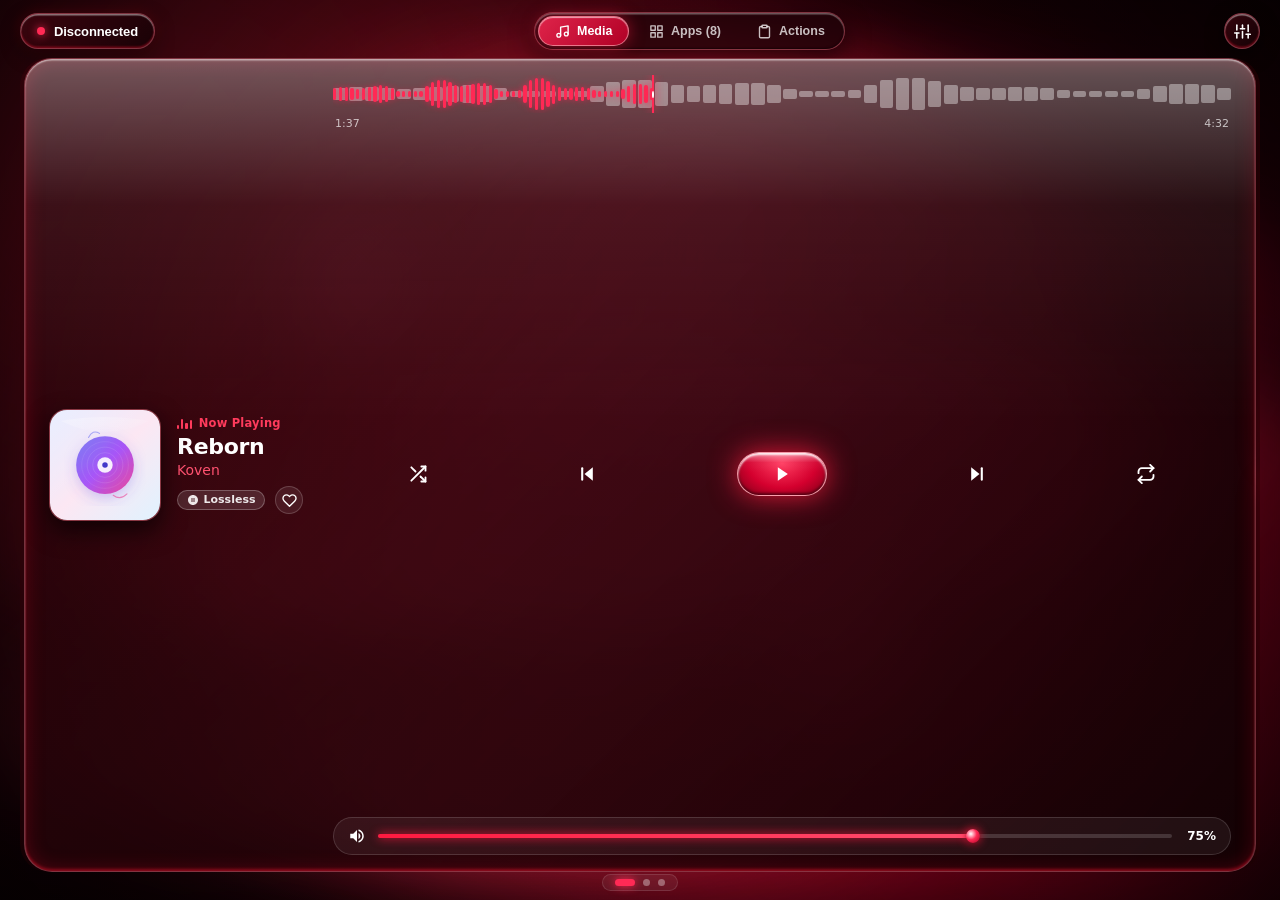
==== shared-web/index.html @ 7a959085 "Eliminate UI lag with GPU-composited fluid background, CSS-clip waveform, and 0ms fast-touch dispatc" ====
<!DOCTYPE html>
<html lang="en">
<head>
  <meta charset="UTF-8">
  <meta name="viewport" content="width=device-width, initial-scale=1.0, maximum-scale=1.0, user-scalable=no, viewport-fit=cover">
  <title>Mousely - Windows Remote Deck</title>
  <meta name="apple-mobile-web-app-capable" content="yes">
  <meta name="apple-mobile-web-app-status-bar-style" content="black-translucent">
  <link rel="icon" type="image/png" href="assets/logo.png">
  <link rel="stylesheet" href="styles.css">
</head>
<body>
  <!-- ================= GPU-ACCELERATED DYNAMIC FLUID BACKGROUND ================= -->
  <div class="fluid-background-root" aria-hidden="true">
    <div class="fluid-ambient-mesh"></div>
    <div class="fluid-ribbon ribbon-1"></div>
    <div class="fluid-ribbon ribbon-2"></div>
    <div class="fluid-ribbon ribbon-3"></div>
    <div class="fluid-orb orb-1"></div>
    <div class="fluid-orb orb-2"></div>
    <div class="fluid-vignette"></div>
  </div>

  <!-- Dynamic Island Notification Toast -->
  <div class="apple-island-toast" id="appleToast">
    <div class="island-icon" id="toastIcon">✨</div>
    <span class="island-text" id="toastText">Connected</span>
  </div>

  <!-- Master App Container -->
  <div class="app-landscape-root">
    
    <!-- Top Liquid Glass Navigation Header -->
    <header class="top-glass-header">
      <!-- Left: Connection Status Pill -->
      <button class="status-glass-pill fast-touch" id="statusPill" data-action="desktop-selector" title="Desktop Connection">
        <span class="status-glow-dot" id="statusDot"></span>
        <span class="status-name" id="statusDeviceName">Select Desktop</span>
      </button>

      <!-- Center: Liquid Glass Segmented Page Switcher -->
      <nav class="nav-segmented-glass" id="navTabs">
        <button class="nav-glass-tab fast-touch active" data-page="0">
          <svg viewBox="0 0 24 24" fill="none" stroke="currentColor" stroke-width="2.2" stroke-linecap="round" stroke-linejoin="round">
            <path d="M9 18V5l12-2v13"></path>
            <circle cx="6" cy="18" r="3"></circle>
            <circle cx="18" cy="16" r="3"></circle>
          </svg>
          <span>Media</span>
        </button>
        <button class="nav-glass-tab fast-touch" data-page="1">
          <svg viewBox="0 0 24 24" fill="none" stroke="currentColor" stroke-width="2.2" stroke-linecap="round" stroke-linejoin="round">
            <rect x="3" y="3" width="7" height="7"></rect>
            <rect x="14" y="3" width="7" height="7"></rect>
            <rect x="14" y="14" width="7" height="7"></rect>
            <rect x="3" y="14" width="7" height="7"></rect>
          </svg>
          <span>Apps (8)</span>
        </button>
        <button class="nav-glass-tab fast-touch" data-page="2">
          <svg viewBox="0 0 24 24" fill="none" stroke="currentColor" stroke-width="2.2" stroke-linecap="round" stroke-linejoin="round">
            <path d="M16 4h2a2 2 0 0 1 2 2v14a2 2 0 0 1-2 2H6a2 2 0 0 1-2-2V6a2 2 0 0 1 2-2h2"></path>
            <rect x="8" y="2" width="8" height="4" rx="1" ry="1"></rect>
          </svg>
          <span>Actions</span>
        </button>
      </nav>

      <!-- Right: Settings / Discovered PCs Button -->
      <button class="header-glass-icon-btn fast-touch" data-action="desktop-selector" title="Scan Devices">
        <svg viewBox="0 0 24 24" fill="none" stroke="currentColor" stroke-width="2.2" stroke-linecap="round" stroke-linejoin="round">
          <line x1="4" y1="21" x2="4" y2="14"></line>
          <line x1="4" y1="10" x2="4" y2="3"></line>
          <line x1="12" y1="21" x2="12" y2="12"></line>
          <line x1="12" y1="8" x2="12" y2="3"></line>
          <line x1="20" y1="21" x2="20" y2="16"></line>
          <line x1="20" y1="12" x2="20" y2="3"></line>
          <line x1="1" y1="14" x2="7" y2="14"></line>
          <line x1="9" y1="8" x2="15" y2="8"></line>
          <line x1="17" y1="16" x2="23" y2="16"></line>
        </svg>
      </button>
    </header>

    <!-- Main Viewport Carousel (3 Pages) -->
    <div class="carousel-viewport" id="carouselViewport">
      <div class="carousel-slider-track" id="carouselTrack">
        
        <!-- =========================================================================
             PAGE 1: MEDIA CONTROL (Center Player + Waveform + Ruby Capsule + Volume)
             ========================================================================= -->
        <section class="carousel-page-pane page-media" id="pageMedia">
          <div class="liquid-media-deck-card">
            <div class="glass-specular-highlight"></div>

            <!-- Left Deck: Artwork + Live Track Info + Quality Badge -->
            <div class="media-deck-left">
              <div class="media-art-frame" id="artworkContainer">
                <img id="albumArtImg" class="media-art-img" src="assets/default-art.svg" alt="Album Art" onerror="this.src='assets/default-art.svg'">
                <div class="art-specular-gloss"></div>
              </div>

              <div class="media-meta-group">
                <div class="now-playing-pill">
                  <span class="live-wave-icon">
                    <span class="wave-stem stem-1"></span>
                    <span class="wave-stem stem-2"></span>
                    <span class="wave-stem stem-3"></span>
                    <span class="wave-stem stem-4"></span>
                  </span>
                  <span>Now Playing</span>
                </div>

                <h1 class="media-track-title" id="trackTitle">Reborn</h1>
                <div class="media-track-artist" id="trackArtist">Koven</div>

                <div class="media-badge-row">
                  <div class="media-quality-badge">
                    <svg width="12" height="12" viewBox="0 0 24 24" fill="currentColor">
                      <path d="M12 2C6.48 2 2 6.48 2 12s4.48 10 10 10 10-4.48 10-10S17.52 2 12 2zm-1 14H9V8h2v8zm4 0h-2V8h2v8z"/>
                    </svg>
                    <span>Lossless</span>
                  </div>

                  <button class="media-favorite-btn fast-touch" id="btnHeart" data-action="favorite" title="Like Track">
                    <svg viewBox="0 0 24 24" fill="none" stroke="currentColor" stroke-width="2.2" stroke-linecap="round" stroke-linejoin="round">
                      <path d="M20.84 4.61a5.5 5.5 0 0 0-7.78 0L12 5.67l-1.06-1.06a5.5 5.5 0 0 0-7.78 7.78l1.06 1.06L12 21.23l7.78-7.78 1.06-1.06a5.5 5.5 0 0 0 0-7.78z"></path>
                    </svg>
                  </button>
                </div>
              </div>
            </div>

            <!-- Right Deck: Scrubber + Big Ruby Capsule Play/Pause + Volume Rail -->
            <div class="media-deck-right">
              
              <!-- Fast Pure CSS Clip Waveform Audio Scrubber -->
              <div class="media-waveform-block">
                <div class="waveform-scrubber-wrap" id="waveformBar">
                  <!-- Base frosted white bars -->
                  <div class="waveform-bars-track" id="waveformBarsBase"></div>
                  <!-- Active illuminated red bars with clip -->
                  <div class="waveform-progress-clip" id="waveformProgressClip">
                    <div class="waveform-bars-track active" id="waveformBarsActive"></div>
                  </div>
                  <!-- Needle indicator -->
                  <div class="waveform-needle" id="waveformNeedle">
                    <div class="needle-bead"></div>
                  </div>
                </div>
                <div class="waveform-time-row">
                  <span class="time-readout" id="timeElapsed">1:37</span>
                  <span class="time-readout" id="timeTotal">4:32</span>
                </div>
              </div>

              <!-- Transport Controls Row -->
              <div class="media-controls-row">
                <button class="btn-transport fast-touch" id="btnShuffle" data-action="shuffle" title="Shuffle">
                  <svg viewBox="0 0 24 24" fill="none" stroke="currentColor" stroke-width="2.2" stroke-linecap="round" stroke-linejoin="round">
                    <polyline points="16 3 21 3 21 8"></polyline>
                    <line x1="4" y1="20" x2="21" y2="3"></line>
                    <polyline points="21 16 21 21 16 21"></polyline>
                    <line x1="15" y1="15" x2="21" y2="21"></line>
                    <line x1="4" y1="4" x2="9" y2="9"></line>
                  </svg>
                </button>

                <button class="btn-transport fast-touch" id="btnPrev" data-action="prev" title="Previous Track">
                  <svg viewBox="0 0 24 24" fill="currentColor">
                    <polygon points="19 20 9 12 19 4 19 20"></polygon>
                    <rect x="5" y="4" width="2.5" height="16" rx="1"></rect>
                  </svg>
                </button>

                <!-- Signature Large Ruby Liquid Glass Play/Pause Capsule -->
                <button class="btn-play-capsule fast-touch" id="btnPlayPause" data-action="play_pause" title="Play / Pause">
                  <div class="capsule-specular"></div>
                  <svg id="playIcon" viewBox="0 0 24 24" fill="currentColor">
                    <polygon points="7 4 19 12 7 20 7 4"></polygon>
                  </svg>
                  <svg id="pauseIcon" viewBox="0 0 24 24" fill="currentColor" style="display: none;">
                    <rect x="6" y="4" width="3.5" height="16" rx="1.5"></rect>
                    <rect x="14.5" y="4" width="3.5" height="16" rx="1.5"></rect>
                  </svg>
                </button>

                <button class="btn-transport fast-touch" id="btnNext" data-action="next" title="Next Track">
                  <svg viewBox="0 0 24 24" fill="currentColor">
                    <polygon points="5 4 15 12 5 20 5 4"></polygon>
                    <rect x="16.5" y="4" width="2.5" height="16" rx="1"></rect>
                  </svg>
                </button>

                <button class="btn-transport fast-touch" id="btnRepeat" data-action="repeat" title="Repeat">
                  <svg viewBox="0 0 24 24" fill="none" stroke="currentColor" stroke-width="2.2" stroke-linecap="round" stroke-linejoin="round">
                    <polyline points="17 1 21 5 17 9"></polyline>
                    <path d="M3 11V9a4 4 0 0 1 4-4h14"></path>
                    <polyline points="7 23 3 19 7 15"></polyline>
                    <path d="M21 13v2a4 4 0 0 1-4 4H3"></path>
                  </svg>
                </button>
              </div>

              <!-- Volume Synchronization Bar with 3D Ruby Metallic Orb -->
              <div class="media-volume-strip">
                <button class="vol-icon-btn fast-touch" id="btnMuteToggle" data-action="mute" title="Mute / Unmute">
                  <svg id="volIcon" viewBox="0 0 24 24" fill="currentColor">
                    <path d="M3 9v6h4l5 5V4L7 9H3zm13.5 3c0-1.77-1.02-3.29-2.5-4.03v8.05c1.48-.73 2.5-2.25 2.5-4.02zM14 3.23v2.06c2.89.86 5 3.54 5 6.71s-2.11 5.85-5 6.71v2.06c4.01-.91 7-4.49 7-8.77s-2.99-7.86-7-8.77z"/>
                  </svg>
                  <svg id="muteIcon" viewBox="0 0 24 24" fill="currentColor" style="display: none;">
                    <path d="M16.5 12c0-1.77-1.02-3.29-2.5-4.03v2.21l2.45 2.45c.03-.2.05-.41.05-.63zm2.5 0c0 .94-.2 1.82-.54 2.64l1.51 1.51C20.63 14.91 21 13.5 21 12c0-4.28-2.99-7.86-7-8.77v2.06c2.89.86 5 3.54 5 6.71zM4.27 3L3 4.27 7.73 9H3v6h4l5 5v-6.73l4.25 4.25c-.67.52-1.42.93-2.25 1.18v2.06c1.38-.31 2.63-.95 3.69-1.81L19.73 21 21 19.73l-9-9L4.27 3zM12 4L9.91 6.09 12 8.18V4z"/>
                  </svg>
                </button>

                <div class="vol-track-container" id="volumeTrack">
                  <div class="vol-track-fill" id="volumeFill">
                    <div class="vol-thumb-ball"></div>
                  </div>
                </div>

                <span class="vol-percentage" id="volumeBadge">75%</span>
              </div>

            </div>
          </div>
        </section>

        <!-- =========================================================================
             PAGE 2: MISSION CONTROL (8 Liquid Glass Blocks to Launch PC Applications)
             ========================================================================= -->
        <section class="carousel-page-pane page-mission" id="pageMission">
          <div class="mission-grid-8">
            
            <!-- Block 1: Browser -->
            <button class="liquid-pill-block fast-touch" data-action="app" data-slot="1" data-name="Browser">
              <div class="pill-left-content">
                <svg class="pill-icon" viewBox="0 0 24 24" fill="none" stroke="currentColor" stroke-width="2.2">
                  <circle cx="12" cy="12" r="10"></circle>
                  <line x1="2" y1="12" x2="22" y2="12"></line>
                  <path d="M12 2a15.3 15.3 0 0 1 4 10 15.3 15.3 0 0 1-4 10 15.3 15.3 0 0 1-4-10 15.3 15.3 0 0 1 4-10z"></path>
                </svg>
                <div class="pill-text-group">
                  <span class="pill-title">Browser</span>
                  <span class="pill-sub">Default Web</span>
                </div>
              </div>
              <span class="pill-badge">1</span>
            </button>

            <!-- Block 2: Spotify -->
            <button class="liquid-pill-block fast-touch" data-action="app" data-slot="2" data-name="Spotify">
              <div class="pill-left-content">
                <svg class="pill-icon" viewBox="0 0 24 24" fill="none" stroke="currentColor" stroke-width="2.2">
                  <circle cx="12" cy="12" r="10"></circle>
                  <path d="M8 11.5c3.5-1 7.5-.5 10.5 1"></path>
                  <path d="M7 14.5c3-.8 6.5-.4 9.5.8"></path>
                  <path d="M9 8.5c4-1.2 9-.8 12.5 1"></path>
                </svg>
                <div class="pill-text-group">
                  <span class="pill-title">Spotify</span>
                  <span class="pill-sub">Music Stream</span>
                </div>
              </div>
              <span class="pill-badge">2</span>
            </button>

            <!-- Block 3: File Explorer -->
            <button class="liquid-pill-block fast-touch" data-action="app" data-slot="3" data-name="Explorer">
              <div class="pill-left-content">
                <svg class="pill-icon" viewBox="0 0 24 24" fill="none" stroke="currentColor" stroke-width="2.2">
                  <path d="M22 19a2 2 0 0 1-2 2H4a2 2 0 0 1-2-2V5a2 2 0 0 1 2-2h5l2 3h9a2 2 0 0 1 2 2z"></path>
                </svg>
                <div class="pill-text-group">
                  <span class="pill-title">Explorer</span>
                  <span class="pill-sub">Files & Folders</span>
                </div>
              </div>
              <span class="pill-badge">3</span>
            </button>

            <!-- Block 4: Task Manager -->
            <button class="liquid-pill-block fast-touch" data-action="app" data-slot="4" data-name="Task Manager">
              <div class="pill-left-content">
                <svg class="pill-icon" viewBox="0 0 24 24" fill="none" stroke="currentColor" stroke-width="2.2">
                  <polyline points="22 12 18 12 15 21 9 3 6 12 2 12"></polyline>
                </svg>
                <div class="pill-text-group">
                  <span class="pill-title">Task Mgr</span>
                  <span class="pill-sub">Performance</span>
                </div>
              </div>
              <span class="pill-badge">4</span>
            </button>

            <!-- Block 5: Terminal -->
            <button class="liquid-pill-block fast-touch" data-action="app" data-slot="5" data-name="Terminal">
              <div class="pill-left-content">
                <svg class="pill-icon" viewBox="0 0 24 24" fill="none" stroke="currentColor" stroke-width="2.2">
                  <polyline points="4 17 10 11 4 5"></polyline>
                  <line x1="12" y1="19" x2="20" y2="19"></line>
                </svg>
                <div class="pill-text-group">
                  <span class="pill-title">Terminal</span>
                  <span class="pill-sub">PowerShell</span>
                </div>
              </div>
              <span class="pill-badge">5</span>
            </button>

            <!-- Block 6: Calculator -->
            <button class="liquid-pill-block fast-touch" data-action="app" data-slot="6" data-name="Calculator">
              <div class="pill-left-content">
                <svg class="pill-icon" viewBox="0 0 24 24" fill="none" stroke="currentColor" stroke-width="2.2">
                  <rect x="4" y="2" width="16" height="20" rx="2"></rect>
                  <line x1="8" y1="6" x2="16" y2="6"></line>
                  <line x1="16" y1="14" x2="16" y2="18"></line>
                  <line x1="8" y1="10" x2="8.01" y2="10"></line>
                  <line x1="12" y1="10" x2="12.01" y2="10"></line>
                  <line x1="16" y1="10" x2="16.01" y2="10"></line>
                  <line x1="8" y1="14" x2="8.01" y2="14"></line>
                  <line x1="12" y1="14" x2="12.01" y2="14"></line>
                </svg>
                <div class="pill-text-group">
                  <span class="pill-title">Calculator</span>
                  <span class="pill-sub">Math Utility</span>
                </div>
              </div>
              <span class="pill-badge">6</span>
            </button>

            <!-- Block 7: Notepad -->
            <button class="liquid-pill-block fast-touch" data-action="app" data-slot="7" data-name="Notepad">
              <div class="pill-left-content">
                <svg class="pill-icon" viewBox="0 0 24 24" fill="none" stroke="currentColor" stroke-width="2.2">
                  <path d="M14 2H6a2 2 0 0 0-2 2v16a2 2 0 0 0 2 2h12a2 2 0 0 0 2-2V8z"></path>
                  <polyline points="14 2 14 8 20 8"></polyline>
                  <line x1="16" y1="13" x2="8" y2="13"></line>
                </svg>
                <div class="pill-text-group">
                  <span class="pill-title">Notepad</span>
                  <span class="pill-sub">Text Editor</span>
                </div>
              </div>
              <span class="pill-badge">7</span>
            </button>

            <!-- Block 8: Windows Settings -->
            <button class="liquid-pill-block fast-touch" data-action="app" data-slot="8" data-name="Settings">
              <div class="pill-left-content">
                <svg class="pill-icon" viewBox="0 0 24 24" fill="none" stroke="currentColor" stroke-width="2.2">
                  <circle cx="12" cy="12" r="3"></circle>
                  <path d="M19.4 15a1.65 1.65 0 0 0 .33 1.82l.06.06a2 2 0 0 1 0 2.83 2 2 0 0 1-2.83 0l-.06-.06a1.65 1.65 0 0 0-1.82-.33 1.65 1.65 0 0 0-1 1.51V21a2 2 0 0 1-2 2 2 2 0 0 1-2-2v-.09A1.65 1.65 0 0 0 9 19.4a1.65 1.65 0 0 0-1.82.33l-.06.06a2 2 0 0 1-2.83 0 2 2 0 0 1 0-2.83l.06-.06a1.65 1.65 0 0 0 .33-1.82 1.65 1.65 0 0 0-1.51-1H3a2 2 0 0 1-2-2 2 2 0 0 1 2-2h.09A1.65 1.65 0 0 0 4.6 9a1.65 1.65 0 0 0-.33-1.82l-.06-.06a2 2 0 0 1 0-2.83 2 2 0 0 1 2.83 0l.06.06a1.65 1.65 0 0 0 1.82.33H9a1.65 1.65 0 0 0 1-1.51V3a2 2 0 0 1 2-2 2 2 0 0 1 2 2v.09a1.65 1.65 0 0 0 1 1.51 1.65 1.65 0 0 0 1.82-.33l.06-.06a2 2 0 0 1 2.83 0 2 2 0 0 1 0 2.83l-.06.06a1.65 1.65 0 0 0-.33 1.82V9a1.65 1.65 0 0 0 1.51 1H21a2 2 0 0 1 2 2 2 2 0 0 1-2 2h-.09a1.65 1.65 0 0 0-1.51 1z"></path>
                </svg>
                <div class="pill-text-group">
                  <span class="pill-title">Settings</span>
                  <span class="pill-sub">PC Config</span>
                </div>
              </div>
              <span class="pill-badge">8</span>
            </button>

          </div>
        </section>

        <!-- =========================================================================
             PAGE 3: QUICK ACTIONS (4 Liquid Glass Blocks: Ctrl+C, Ctrl+V, Win+V, Screenshot)
             ========================================================================= -->
        <section class="carousel-page-pane page-actions" id="pageActions">
          <div class="actions-grid-4">
            
            <!-- Action 1: Ctrl + C (Copy) -->
            <button class="liquid-action-card fast-touch" data-action="clip" data-clip="copy">
              <div class="card-icon-halo">
                <svg viewBox="0 0 24 24" fill="none" stroke="currentColor" stroke-width="2.2" stroke-linecap="round" stroke-linejoin="round">
                  <rect x="9" y="9" width="13" height="13" rx="2" ry="2"></rect>
                  <path d="M5 15H4a2 2 0 0 1-2-2V4a2 2 0 0 1 2-2h9a2 2 0 0 1 2 2v1"></path>
                </svg>
              </div>
              <div class="card-text-block">
                <span class="card-main-title">Copy</span>
                <span class="card-shortcut-tag">Ctrl + C</span>
              </div>
              <div class="card-badge-disc">1</div>
            </button>

            <!-- Action 2: Ctrl + V (Paste) -->
            <button class="liquid-action-card fast-touch" data-action="clip" data-clip="paste">
              <div class="card-icon-halo">
                <svg viewBox="0 0 24 24" fill="none" stroke="currentColor" stroke-width="2.2" stroke-linecap="round" stroke-linejoin="round">
                  <path d="M16 4h2a2 2 0 0 1 2 2v14a2 2 0 0 1-2 2H6a2 2 0 0 1-2-2V6a2 2 0 0 1 2-2h2"></path>
                  <rect x="8" y="2" width="8" height="4" rx="1" ry="1"></rect>
                </svg>
              </div>
              <div class="card-text-block">
                <span class="card-main-title">Paste</span>
                <span class="card-shortcut-tag">Ctrl + V</span>
              </div>
              <div class="card-badge-disc">2</div>
            </button>

            <!-- Action 3: Win + V (Clipboard History) -->
            <button class="liquid-action-card fast-touch" data-action="clip" data-clip="history">
              <div class="card-icon-halo">
                <svg viewBox="0 0 24 24" fill="currentColor">
                  <path d="M0 3.449L9.75 2.1v9.451H0m10.949-9.602L24 0v11.551H10.949M0 12.6h9.75V22.05L0 20.7m10.949-8.1H24V24l-13.051-1.802"/>
                </svg>
              </div>
              <div class="card-text-block">
                <span class="card-main-title">Clipboard History</span>
                <span class="card-shortcut-tag">Win + V</span>
              </div>
              <div class="card-badge-disc">3</div>
            </button>

            <!-- Action 4: Win + Shift + S (Screenshot) -->
            <button class="liquid-action-card fast-touch" data-action="clip" data-clip="screenshot">
              <div class="card-icon-halo">
                <svg viewBox="0 0 24 24" fill="none" stroke="currentColor" stroke-width="2.2" stroke-linecap="round" stroke-linejoin="round">
                  <path d="M23 19a2 2 0 0 1-2 2H3a2 2 0 0 1-2-2V8a2 2 0 0 1 2-2h4l2-3h6l2 3h4a2 2 0 0 1 2 2z"></path>
                  <circle cx="12" cy="13" r="4"></circle>
                </svg>
              </div>
              <div class="card-text-block">
                <span class="card-main-title">Screenshot</span>
                <span class="card-shortcut-tag">Win + Shift + S</span>
              </div>
              <div class="card-badge-disc">4</div>
            </button>

          </div>
        </section>

      </div>
    </div>

    <!-- Minimal Liquid Glass Pagination Dots -->
    <footer class="bottom-page-indicator">
      <div class="carousel-dots-pill" id="carouselDots">
        <span class="carousel-dot active" data-page="0"></span>
        <span class="carousel-dot" data-page="1"></span>
        <span class="carousel-dot" data-page="2"></span>
      </div>
    </footer>

  </div>

  <!-- ================= DESKTOP SELECTOR OVERLAY ================= -->
  <div class="deck-modal-backdrop" id="desktopLaunchOverlay" onclick="closeModalsOnBackdrop(event)">
    <div class="desktop-launch-card">
      <div class="launch-header">
        <div class="launch-title-wrap">
          <span class="launch-title">🖥️ Select Windows Host</span>
          <div class="radar-spinner"></div>
        </div>
        <button class="modal-close-btn fast-touch" data-action="close-modals">✕</button>
      </div>

      <div class="desktop-devices-list" id="desktopDevicesList">
        <div class="desktop-item-card" style="justify-content: center; color: rgba(255,255,255,0.6); cursor: default;">
          <span>Searching local network...</span>
        </div>
      </div>

      <div class="launch-manual-row">
        <input type="text" class="launch-manual-input" id="manualIpInput" placeholder="Enter IP:58920 (e.g. 192.168.1.100:58920)">
        <button class="btn-manual-connect fast-touch" data-action="manual-connect">Connect</button>
      </div>
    </div>
  </div>

  <script src="app.js"></script>
</body>
</html>
---- shared-web/styles.css ----
/* =========================================================================
   Mousely - Ultra-Performance Apple Liquid Glass Theme (VisionOS & iOS 15+ Edition)
   GPU-Composited Continuous Fluid Ribbon Loop & 0ms Instant Touch Response
   ========================================================================= */

:root {
  --font-sans: -apple-system, BlinkMacSystemFont, "SF Pro Display", "SF Pro Text", system-ui, -apple-system, sans-serif;

  /* Rich Optical Liquid Ruby Glass Palette */
  --liquid-glass-bg: linear-gradient(135deg, rgba(68, 6, 17, 0.75) 0%, rgba(22, 2, 6, 0.88) 100%);
  --liquid-glass-card-bg: linear-gradient(135deg, rgba(52, 5, 13, 0.78) 0%, rgba(18, 2, 5, 0.92) 100%);
  --liquid-glass-border: rgba(255, 120, 140, 0.42);
  --liquid-ruby-glow: rgba(255, 26, 64, 0.35);

  --text-primary: #ffffff;
  --text-secondary: rgba(255, 255, 255, 0.85);
  --text-red-sub: rgba(255, 190, 200, 0.85);

  --apple-red: #ff2a55;
  --apple-red-neon: #ff1a40;
}

* {
  box-sizing: border-box;
  margin: 0;
  padding: 0;
  -webkit-tap-highlight-color: transparent;
  user-select: none;
  -webkit-user-select: none;
  touch-action: manipulation;
}

html, body {
  width: 100%;
  height: 100%;
  overflow: hidden;
  font-family: var(--font-sans);
  background: #080103;
  color: var(--text-primary);
  -webkit-font-smoothing: antialiased;
}

/* ================= GPU-COMPOSITED CONTINUOUS FLUID BACKGROUND ================= */
.fluid-background-root {
  position: fixed;
  inset: 0;
  width: 100vw;
  height: 100vh;
  overflow: hidden;
  pointer-events: none;
  z-index: 0;
  background: radial-gradient(circle at 50% 50%, #200207 0%, #0d0104 60%, #050002 100%);
  contain: strict;
}

.fluid-ambient-mesh {
  position: absolute;
  inset: -15%;
  width: 130%;
  height: 130%;
  background: 
    radial-gradient(circle at 20% 25%, rgba(255, 30, 60, 0.38) 0%, transparent 50%),
    radial-gradient(circle at 80% 75%, rgba(220, 0, 40, 0.35) 0%, transparent 55%),
    radial-gradient(circle at 50% 50%, rgba(180, 0, 25, 0.25) 0%, transparent 60%);
  filter: blur(40px);
  -webkit-filter: blur(40px);
  will-change: transform;
  transform: translate3d(0, 0, 0);
  animation: meshDrift 20s ease-in-out infinite alternate;
}

@keyframes meshDrift {
  0% { transform: scale(1) translate3d(-2%, -2%, 0); }
  100% { transform: scale(1.08) translate3d(2%, 3%, 0); }
}

.fluid-ribbon {
  position: absolute;
  filter: blur(35px);
  -webkit-filter: blur(35px);
  opacity: 0.85;
  mix-blend-mode: screen;
  will-change: transform;
  transform: translate3d(0, 0, 0);
}

.ribbon-1 {
  width: 120vw;
  height: 55vh;
  top: 15%;
  left: -10vw;
  background: linear-gradient(115deg, transparent 15%, rgba(255, 30, 60, 0.7) 45%, rgba(220, 10, 45, 0.5) 70%, transparent 90%);
  border-radius: 40% 60% 70% 30% / 40% 50% 60% 50%;
  animation: ribbonFlow1 18s ease-in-out infinite alternate;
}

.ribbon-2 {
  width: 130vw;
  height: 60vh;
  top: 40%;
  left: -15vw;
  background: linear-gradient(135deg, transparent 20%, rgba(255, 50, 80, 0.6) 50%, rgba(180, 0, 30, 0.4) 75%, transparent 95%);
  border-radius: 60% 40% 30% 70% / 50% 40% 50% 60%;
  animation: ribbonFlow2 22s ease-in-out infinite alternate;
}

.ribbon-3 {
  width: 110vw;
  height: 45vh;
  top: 5%;
  left: -5vw;
  background: linear-gradient(95deg, transparent 25%, rgba(255, 20, 50, 0.65) 55%, transparent 85%);
  border-radius: 50% 50% 60% 40% / 40% 60% 40% 60%;
  animation: ribbonFlow3 26s ease-in-out infinite alternate;
}

@keyframes ribbonFlow1 {
  0% { transform: translate3d(-3%, -4%, 0) rotate(-4deg) scale(1); }
  50% { transform: translate3d(4%, 3%, 0) rotate(2deg) scale(1.05); }
  100% { transform: translate3d(-2%, 5%, 0) rotate(5deg) scale(0.98); }
}

@keyframes ribbonFlow2 {
  0% { transform: translate3d(4%, 3%, 0) rotate(3deg) scale(1.04); }
  50% { transform: translate3d(-4%, -2%, 0) rotate(-2deg) scale(0.96); }
  100% { transform: translate3d(2%, -4%, 0) rotate(-5deg) scale(1.02); }
}

@keyframes ribbonFlow3 {
  0% { transform: translate3d(-2%, 2%, 0) rotate(-2deg) scale(0.98); }
  50% { transform: translate3d(3%, -3%, 0) rotate(3deg) scale(1.04); }
  100% { transform: translate3d(-3%, -2%, 0) rotate(1deg) scale(1.01); }
}

.fluid-orb {
  position: absolute;
  border-radius: 50%;
  filter: blur(28px);
  -webkit-filter: blur(28px);
  mix-blend-mode: screen;
  will-change: transform;
}

.orb-1 {
  width: 200px;
  height: 200px;
  top: 20%;
  left: 20%;
  background: radial-gradient(circle, rgba(255, 42, 85, 0.45) 0%, transparent 70%);
  animation: orbDrift1 14s ease-in-out infinite alternate;
}

.orb-2 {
  width: 240px;
  height: 240px;
  bottom: 15%;
  right: 25%;
  background: radial-gradient(circle, rgba(255, 20, 50, 0.4) 0%, transparent 70%);
  animation: orbDrift2 16s ease-in-out infinite alternate;
}

@keyframes orbDrift1 {
  0% { transform: translate3d(-20px, 0, 0); }
  100% { transform: translate3d(30px, 25px, 0); }
}

@keyframes orbDrift2 {
  0% { transform: translate3d(25px, -15px, 0); }
  100% { transform: translate3d(-20px, 20px, 0); }
}

.fluid-vignette {
  position: absolute;
  inset: 0;
  background: radial-gradient(circle at 50% 50%, transparent 55%, rgba(5, 0, 2, 0.75) 100%);
}

/* ================= 0ms FAST-TOUCH INTERACTION SYSTEM ================= */
.fast-touch {
  cursor: pointer;
  outline: none;
  -webkit-tap-highlight-color: transparent;
  touch-action: manipulation;
  transition: transform 0.08s ease, filter 0.08s ease;
  will-change: transform;
}

.fast-touch:active,
.fast-touch.touch-active {
  transform: scale(0.95) translateZ(0) !important;
  filter: brightness(1.28) !important;
}

/* ================= APPLE DYNAMIC ISLAND NOTIFICATION TOAST ================= */
.apple-island-toast {
  position: fixed;
  top: env(safe-area-inset-top, 10px);
  left: 50%;
  transform: translateX(-50%) translateY(-70px) scale(0.9);
  height: 38px;
  padding: 0 18px;
  border-radius: 19px;
  background: rgba(18, 2, 5, 0.92);
  border: 1px solid rgba(255, 100, 120, 0.4);
  box-shadow: 
    0 10px 30px rgba(0, 0, 0, 0.8),
    0 0 20px rgba(255, 26, 64, 0.3),
    inset 0 1px 1px rgba(255, 255, 255, 0.4);
  backdrop-filter: blur(12px);
  -webkit-backdrop-filter: blur(12px);
  display: flex;
  align-items: center;
  gap: 10px;
  z-index: 1000;
  opacity: 0;
  pointer-events: none;
  transition: transform 0.35s cubic-bezier(0.175, 0.885, 0.32, 1.275), opacity 0.25s ease;
}

.apple-island-toast.show {
  transform: translateX(-50%) translateY(0) scale(1);
  opacity: 1;
}

.island-icon { font-size: 15px; }
.island-text { font-size: 13px; font-weight: 600; color: #ffffff; letter-spacing: -0.1px; }

/* ================= MASTER LANDSCAPE ROOT ================= */
.app-landscape-root {
  position: relative;
  z-index: 1;
  width: 100vw;
  height: 100vh;
  padding: 10px 20px 8px 20px;
  padding-left: max(20px, env(safe-area-inset-left));
  padding-right: max(20px, env(safe-area-inset-right));
  padding-top: max(10px, env(safe-area-inset-top));
  padding-bottom: max(8px, env(safe-area-inset-bottom));
  display: flex;
  flex-direction: column;
  justify-content: space-between;
  box-sizing: border-box;
}

/* ================= TOP LIQUID GLASS NAVIGATION HEADER ================= */
.top-glass-header {
  height: 42px;
  display: flex;
  align-items: center;
  justify-content: space-between;
  gap: 16px;
  margin-bottom: 6px;
  flex-shrink: 0;
}

.status-glass-pill {
  height: 36px;
  padding: 0 16px;
  border-radius: 18px;
  background: var(--liquid-glass-bg);
  border: 1.5px solid var(--liquid-glass-border);
  box-shadow:
    inset 0 1.5px 1px 0 rgba(255, 255, 255, 0.45),
    inset 0 -1.5px 2px 0 rgba(255, 20, 50, 0.35),
    0 6px 18px rgba(0, 0, 0, 0.5),
    0 0 14px rgba(230, 0, 40, 0.2);
  display: flex;
  align-items: center;
  gap: 9px;
  color: #ffffff;
}

.status-glow-dot {
  width: 8px;
  height: 8px;
  border-radius: 50%;
  background: #ff2a55;
  box-shadow: 0 0 10px #ff2a55;
}

.status-glow-dot.connected {
  background: #34d399;
  box-shadow: 0 0 10px #34d399;
}

.status-name {
  font-size: 13px;
  font-weight: 600;
  letter-spacing: -0.1px;
}

.nav-segmented-glass {
  height: 38px;
  padding: 3px;
  border-radius: 19px;
  background: rgba(30, 3, 8, 0.75);
  border: 1.5px solid var(--liquid-glass-border);
  box-shadow:
    inset 0 1.5px 1px 0 rgba(255, 255, 255, 0.35),
    inset 0 -1px 2px 0 rgba(0, 0, 0, 0.5),
    0 8px 24px rgba(0, 0, 0, 0.6);
  display: flex;
  align-items: center;
  gap: 4px;
}

.nav-glass-tab {
  height: 30px;
  padding: 0 16px;
  border-radius: 15px;
  background: transparent;
  border: none;
  color: rgba(255, 255, 255, 0.75);
  display: flex;
  align-items: center;
  gap: 7px;
  font-size: 12.5px;
  font-weight: 600;
  transition: all 0.15s ease;
}

.nav-glass-tab svg { width: 15px; height: 15px; }

.nav-glass-tab.active {
  background: linear-gradient(135deg, rgba(255, 42, 85, 0.85) 0%, rgba(184, 0, 40, 0.95) 100%);
  color: #ffffff;
  border: 1px solid rgba(255, 180, 190, 0.6);
  box-shadow: 0 0 16px rgba(255, 26, 64, 0.5), inset 0 1px 1px rgba(255, 255, 255, 0.6);
}

.header-glass-icon-btn {
  width: 36px;
  height: 36px;
  border-radius: 18px;
  background: var(--liquid-glass-bg);
  border: 1.5px solid var(--liquid-glass-border);
  box-shadow:
    inset 0 1.5px 1px 0 rgba(255, 255, 255, 0.45),
    inset 0 -1.5px 2px 0 rgba(255, 20, 50, 0.35),
    0 6px 18px rgba(0, 0, 0, 0.5);
  display: flex;
  align-items: center;
  justify-content: center;
  color: #ffffff;
}

.header-glass-icon-btn svg { width: 17px; height: 17px; }

/* ================= MAIN CAROUSEL VIEWPORT (3 PAGES) ================= */
.carousel-viewport {
  flex: 1;
  width: 100%;
  overflow: hidden;
  position: relative;
  border-radius: 28px;
}

.carousel-slider-track {
  display: flex;
  width: 300%;
  height: 100%;
  transform: translate3d(0, 0, 0);
  transition: transform 0.32s cubic-bezier(0.16, 1, 0.3, 1);
  will-change: transform;
}

.carousel-page-pane {
  width: 33.333333%;
  height: 100%;
  padding: 0 4px;
  display: flex;
  align-items: stretch;
  justify-content: center;
  box-sizing: border-box;
}

/* ================= PAGE 1: LIQUID MEDIA DECK CARD ================= */
.liquid-media-deck-card {
  width: 100%;
  height: 100%;
  border-radius: 28px;
  padding: 16px 24px;
  background: var(--liquid-glass-card-bg);
  border: 1.5px solid var(--liquid-glass-border);
  box-shadow:
    inset 0 1.5px 1.5px 0 rgba(255, 255, 255, 0.55),
    inset 0 -2px 3px 0 rgba(255, 20, 50, 0.4),
    inset 0 0 20px 0 rgba(255, 10, 40, 0.25),
    0 16px 40px rgba(0, 0, 0, 0.75),
    0 0 30px rgba(230, 0, 40, 0.3);
  display: grid;
  grid-template-columns: 260px 1fr;
  gap: 24px;
  align-items: center;
  position: relative;
  overflow: hidden;
  box-sizing: border-box;
}

.glass-specular-highlight {
  position: absolute;
  top: 0;
  left: 0;
  right: 0;
  height: 45%;
  background: linear-gradient(180deg, rgba(255, 255, 255, 0.32) 0%, rgba(255, 255, 255, 0.05) 40%, transparent 100%);
  border-radius: 26px 26px 0 0;
  pointer-events: none;
}

/* Left Media Deck: Art + Info */
.media-deck-left {
  display: flex;
  align-items: center;
  gap: 16px;
  z-index: 1;
}

.media-art-frame {
  width: 112px;
  height: 112px;
  border-radius: 18px;
  border: 1.5px solid rgba(255, 110, 130, 0.5);
  box-shadow: 0 10px 24px rgba(0, 0, 0, 0.65), inset 0 0 14px rgba(255, 20, 50, 0.35);
  position: relative;
  overflow: hidden;
  flex-shrink: 0;
  background: #140206;
}

.media-art-img {
  width: 100%;
  height: 100%;
  object-fit: cover;
  display: block;
}

.art-specular-gloss {
  position: absolute;
  inset: 0;
  background: linear-gradient(135deg, rgba(255, 255, 255, 0.32) 0%, transparent 50%);
  pointer-events: none;
}

.media-meta-group {
  display: flex;
  flex-direction: column;
  gap: 2px;
  flex: 1;
  min-width: 0;
}

.now-playing-pill {
  display: inline-flex;
  align-items: center;
  gap: 7px;
  color: #ff3b5c;
  font-size: 11.5px;
  font-weight: 600;
  letter-spacing: 0.2px;
}

.live-wave-icon {
  display: flex;
  align-items: flex-end;
  gap: 2px;
  height: 11px;
}

.wave-stem {
  width: 2.2px;
  background: #ff3b5c;
  border-radius: 1px;
  animation: liveWavePulse 1.2s ease-in-out infinite alternate;
}

.stem-1 { height: 4px; animation-delay: 0.1s; }
.stem-2 { height: 10px; animation-delay: 0.3s; }
.stem-3 { height: 6px; animation-delay: 0.2s; }
.stem-4 { height: 9px; animation-delay: 0.4s; }

@keyframes liveWavePulse {
  0% { transform: scaleY(0.4); }
  100% { transform: scaleY(1.1); }
}

.media-track-title {
  font-size: 22px;
  font-weight: 700;
  color: #ffffff;
  letter-spacing: -0.3px;
  line-height: 1.15;
  white-space: nowrap;
  overflow: hidden;
  text-overflow: ellipsis;
  margin-top: 2px;
}

.media-track-artist {
  font-size: 14px;
  font-weight: 500;
  color: #ff5270;
  white-space: nowrap;
  overflow: hidden;
  text-overflow: ellipsis;
}

.media-badge-row {
  display: flex;
  align-items: center;
  gap: 10px;
  margin-top: 6px;
}

.media-quality-badge {
  display: inline-flex;
  align-items: center;
  gap: 5px;
  font-size: 11px;
  font-weight: 600;
  color: rgba(255, 255, 255, 0.9);
  background: rgba(255, 255, 255, 0.12);
  border: 1px solid rgba(255, 255, 255, 0.25);
  border-radius: 12px;
  padding: 2.5px 8.5px;
}

.media-favorite-btn {
  width: 28px;
  height: 28px;
  border-radius: 50%;
  background: rgba(255, 255, 255, 0.08);
  border: 1px solid rgba(255, 255, 255, 0.18);
  display: flex;
  align-items: center;
  justify-content: center;
  color: #ffffff;
}

.media-favorite-btn svg { width: 15px; height: 15px; }
.media-favorite-btn.active-red {
  color: #ff2a55;
  filter: drop-shadow(0 0 8px #ff2a55);
}
.media-favorite-btn.active-red svg { fill: #ff2a55; }

/* Right Media Deck: Waveform + Controls + Volume */
.media-deck-right {
  display: flex;
  flex-direction: column;
  justify-content: space-between;
  height: 100%;
  gap: 8px;
  z-index: 1;
}

/* Fast Pure CSS Waveform Scrubber */
.media-waveform-block {
  display: flex;
  flex-direction: column;
  gap: 4px;
}

.waveform-scrubber-wrap {
  width: 100%;
  height: 38px;
  position: relative;
  cursor: pointer;
  touch-action: none;
  overflow: hidden;
}

.waveform-bars-track {
  width: 100%;
  height: 100%;
  display: flex;
  align-items: center;
  justify-content: space-between;
  gap: 2.5px;
}

.waveform-bar-element {
  flex: 1;
  background: rgba(255, 255, 255, 0.38);
  border-radius: 2px;
  min-width: 2px;
}

.waveform-progress-clip {
  position: absolute;
  top: 0;
  left: 0;
  bottom: 0;
  width: 36%;
  overflow: hidden;
  pointer-events: none;
  will-change: width;
}

.waveform-bars-track.active .waveform-bar-element {
  background: #ff2a55;
  box-shadow: 0 0 6px rgba(255, 42, 85, 0.7);
}

.waveform-needle {
  position: absolute;
  top: 0;
  bottom: 0;
  left: 36%;
  width: 2px;
  background: #ff2a55;
  box-shadow: 0 0 8px #ff2a55;
  pointer-events: none;
  transform: translateX(-50%);
  display: flex;
  align-items: center;
  justify-content: center;
  will-change: left;
}

.needle-bead {
  width: 7px;
  height: 7px;
  border-radius: 50%;
  background: #ffffff;
  box-shadow: 0 0 8px #ff2a55;
}

.waveform-time-row {
  display: flex;
  justify-content: space-between;
  font-size: 11px;
  font-weight: 500;
  color: rgba(255, 255, 255, 0.7);
  font-variant-numeric: tabular-nums;
  padding: 0 2px;
}

/* Transport Controls Row */
.media-controls-row {
  display: flex;
  align-items: center;
  justify-content: space-around;
  width: 100%;
}

.btn-transport {
  width: 40px;
  height: 40px;
  border-radius: 50%;
  background: transparent;
  border: none;
  color: #ffffff;
  display: flex;
  align-items: center;
  justify-content: center;
}

.btn-transport svg { width: 20px; height: 20px; }
.btn-transport.active-mode { color: #ff3b5c; filter: drop-shadow(0 0 6px #ff3b5c); }

/* Signature Large Ruby Liquid Glass Play/Pause Capsule */
.btn-play-capsule {
  width: 90px;
  height: 44px;
  border-radius: 22px;
  background: radial-gradient(ellipse at 50% 25%, #ff3b60 0%, #d4002e 55%, #7a0017 100%);
  border: 1.5px solid rgba(255, 180, 190, 0.85);
  box-shadow:
    0 0 28px rgba(255, 26, 64, 0.85),
    inset 0 2px 2px rgba(255, 255, 255, 0.85),
    inset 0 -2px 3px rgba(0, 0, 0, 0.5);
  display: flex;
  align-items: center;
  justify-content: center;
  color: #ffffff;
  position: relative;
  overflow: hidden;
}

.capsule-specular {
  position: absolute;
  top: 0;
  left: 0;
  right: 0;
  height: 45%;
  background: linear-gradient(180deg, rgba(255, 255, 255, 0.5) 0%, rgba(255, 255, 255, 0.05) 50%, transparent 100%);
  border-radius: 20px 20px 0 0;
  pointer-events: none;
}

.btn-play-capsule svg { width: 20px; height: 20px; z-index: 1; }

/* Volume Rail */
.media-volume-strip {
  height: 38px;
  border-radius: 19px;
  padding: 0 14px;
  background: rgba(255, 255, 255, 0.06);
  border: 1px solid rgba(255, 255, 255, 0.14);
  display: flex;
  align-items: center;
  gap: 12px;
}

.vol-icon-btn {
  background: transparent;
  border: none;
  color: #ffffff;
  display: flex;
  align-items: center;
  justify-content: center;
  flex-shrink: 0;
}

.vol-icon-btn svg { width: 18px; height: 18px; }

.vol-track-container {
  flex: 1;
  height: 20px;
  display: flex;
  align-items: center;
  cursor: pointer;
  touch-action: none;
  position: relative;
}

.vol-track-container::before {
  content: "";
  position: absolute;
  left: 0;
  right: 0;
  height: 4.5px;
  border-radius: 2.5px;
  background: rgba(255, 255, 255, 0.15);
  pointer-events: none;
}

.vol-track-fill {
  width: 75%;
  height: 4.5px;
  border-radius: 2.5px;
  background: linear-gradient(90deg, #ff1a40 0%, #ff4d6d 100%);
  box-shadow: 0 0 10px #ff1a40;
  position: relative;
  display: flex;
  align-items: center;
  justify-content: flex-end;
  will-change: width;
}

.vol-thumb-ball {
  width: 14px;
  height: 14px;
  border-radius: 50%;
  background: radial-gradient(circle at 35% 35%, #ffffff 0%, #ff2a55 45%, #a00020 100%);
  box-shadow: 0 0 10px #ff1a40, 0 2px 4px rgba(0, 0, 0, 0.5);
  transform: translateX(50%);
}

.vol-percentage {
  font-size: 12px;
  font-weight: 600;
  color: #ffffff;
  font-variant-numeric: tabular-nums;
  min-width: 32px;
  text-align: right;
  flex-shrink: 0;
}

/* ================= PAGE 2: MISSION CONTROL (8 LIQUID BLOCKS) ================= */
.mission-grid-8 {
  width: 100%;
  height: 100%;
  display: grid;
  grid-template-columns: repeat(4, 1fr);
  grid-template-rows: repeat(2, 1fr);
  gap: 14px;
}

.liquid-pill-block {
  border-radius: 20px;
  padding: 0 18px;
  display: flex;
  align-items: center;
  justify-content: space-between;
  background: var(--liquid-glass-bg);
  border: 1.5px solid var(--liquid-glass-border);
  box-shadow:
    inset 0 1.5px 1px 0 rgba(255, 255, 255, 0.45),
    inset 0 -1.5px 2px 0 rgba(255, 20, 50, 0.35),
    inset 0 0 14px 0 rgba(255, 10, 40, 0.2),
    0 8px 24px rgba(0, 0, 0, 0.6),
    0 0 16px rgba(230, 0, 40, 0.22);
  position: relative;
  overflow: hidden;
}

.liquid-pill-block::before {
  content: "";
  position: absolute;
  top: 0;
  left: 0;
  right: 0;
  height: 50%;
  background: linear-gradient(180deg, rgba(255, 255, 255, 0.35) 0%, rgba(255, 255, 255, 0.05) 45%, transparent 100%);
  border-radius: 18px 18px 0 0;
  pointer-events: none;
}

.pill-left-content {
  display: flex;
  align-items: center;
  gap: 12px;
  z-index: 1;
}

.pill-icon {
  width: 22px;
  height: 22px;
  stroke: #ffffff;
  color: #ffffff;
  flex-shrink: 0;
}

.pill-text-group {
  display: flex;
  flex-direction: column;
  text-align: left;
  line-height: 1.2;
}

.pill-title {
  font-size: 14.5px;
  font-weight: 600;
  color: #ffffff;
  letter-spacing: -0.2px;
}

.pill-sub {
  font-size: 11px;
  font-weight: 500;
  color: var(--text-red-sub);
  margin-top: 2px;
}

.pill-badge {
  width: 26px;
  height: 26px;
  border-radius: 50%;
  border: 1.2px solid rgba(255, 255, 255, 0.28);
  background: rgba(255, 255, 255, 0.08);
  display: flex;
  align-items: center;
  justify-content: center;
  font-size: 13px;
  font-weight: 600;
  color: #ffffff;
  z-index: 1;
  flex-shrink: 0;
}

/* ================= PAGE 3: QUICK ACTIONS (4 LIQUID BLOCKS) ================= */
.actions-grid-4 {
  width: 100%;
  height: 100%;
  display: grid;
  grid-template-columns: repeat(4, 1fr);
  gap: 16px;
  align-items: stretch;
}

.liquid-action-card {
  border-radius: 26px;
  padding: 24px 18px;
  display: flex;
  flex-direction: column;
  align-items: center;
  justify-content: space-between;
  background: var(--liquid-glass-bg);
  border: 1.5px solid var(--liquid-glass-border);
  box-shadow:
    inset 0 1.5px 1px 0 rgba(255, 255, 255, 0.5),
    inset 0 -1.5px 2px 0 rgba(255, 20, 50, 0.35),
    inset 0 0 16px 0 rgba(255, 10, 40, 0.2),
    0 12px 32px rgba(0, 0, 0, 0.65),
    0 0 20px rgba(230, 0, 40, 0.25);
  position: relative;
  overflow: hidden;
}

.liquid-action-card::before {
  content: "";
  position: absolute;
  top: 0;
  left: 0;
  right: 0;
  height: 45%;
  background: linear-gradient(180deg, rgba(255, 255, 255, 0.35) 0%, rgba(255, 255, 255, 0.05) 45%, transparent 100%);
  border-radius: 24px 24px 0 0;
  pointer-events: none;
}

.card-icon-halo {
  width: 52px;
  height: 52px;
  border-radius: 50%;
  background: radial-gradient(circle at 35% 35%, rgba(255, 255, 255, 0.2) 0%, rgba(255, 42, 85, 0.25) 50%, rgba(180, 0, 30, 0.4) 100%);
  border: 1.2px solid rgba(255, 140, 160, 0.5);
  box-shadow: 0 0 18px rgba(255, 26, 64, 0.4), inset 0 1px 1px rgba(255, 255, 255, 0.6);
  display: flex;
  align-items: center;
  justify-content: center;
  color: #ffffff;
  z-index: 1;
}

.card-icon-halo svg { width: 26px; height: 26px; }

.card-text-block {
  display: flex;
  flex-direction: column;
  align-items: center;
  text-align: center;
  gap: 4px;
  z-index: 1;
}

.card-main-title {
  font-size: 17px;
  font-weight: 700;
  color: #ffffff;
  letter-spacing: -0.3px;
}

.card-shortcut-tag {
  font-size: 12px;
  font-weight: 600;
  color: #ff3b5c;
  background: rgba(255, 42, 85, 0.16);
  border: 1px solid rgba(255, 60, 90, 0.35);
  border-radius: 10px;
  padding: 2.5px 8px;
}

.card-badge-disc {
  width: 28px;
  height: 28px;
  border-radius: 50%;
  border: 1.2px solid rgba(255, 255, 255, 0.3);
  background: rgba(255, 255, 255, 0.08);
  display: flex;
  align-items: center;
  justify-content: center;
  font-size: 13px;
  font-weight: 700;
  color: #ffffff;
  z-index: 1;
}

/* ================= BOTTOM PAGINATION DOTS ================= */
.bottom-page-indicator {
  display: flex;
  justify-content: center;
  align-items: center;
  height: 20px;
  flex-shrink: 0;
}

.carousel-dots-pill {
  display: flex;
  align-items: center;
  gap: 8px;
  padding: 4px 12px;
  border-radius: 12px;
  background: rgba(255, 255, 255, 0.06);
  border: 1px solid rgba(255, 255, 255, 0.12);
}

.carousel-dot {
  width: 7px;
  height: 7px;
  border-radius: 50%;
  background: rgba(255, 255, 255, 0.35);
  cursor: pointer;
  transition: all 0.2s ease;
}

.carousel-dot.active {
  width: 20px;
  border-radius: 4px;
  background: #ff2a55;
  box-shadow: 0 0 10px #ff2a55;
}

/* ================= DESKTOP SELECTOR OVERLAY ================= */
.deck-modal-backdrop {
  position: fixed;
  inset: 0;
  background: rgba(8, 1, 3, 0.75);
  backdrop-filter: blur(10px);
  -webkit-backdrop-filter: blur(10px);
  z-index: 500;
  display: flex;
  align-items: center;
  justify-content: center;
  opacity: 0;
  pointer-events: none;
  transition: opacity 0.2s ease;
}

.deck-modal-backdrop.open {
  opacity: 1;
  pointer-events: auto;
}

.desktop-launch-card {
  width: 90%;
  max-width: 480px;
  border-radius: 24px;
  background: linear-gradient(135deg, rgba(65, 6, 16, 0.92) 0%, rgba(25, 2, 6, 0.98) 100%);
  border: 1.5px solid var(--liquid-glass-border);
  box-shadow: 0 20px 50px rgba(0, 0, 0, 0.8), 0 0 30px rgba(255, 26, 64, 0.3);
  padding: 20px 24px;
}

.launch-header {
  display: flex;
  align-items: center;
  justify-content: space-between;
  margin-bottom: 16px;
}

.launch-title-wrap {
  display: flex;
  align-items: center;
  gap: 10px;
}

.launch-title {
  font-size: 16px;
  font-weight: 700;
  color: #ffffff;
}

.radar-spinner {
  width: 14px;
  height: 14px;
  border-radius: 50%;
  border: 2px solid rgba(255, 42, 85, 0.3);
  border-top-color: #ff2a55;
  animation: radarSpin 0.8s linear infinite;
}

@keyframes radarSpin { 100% { transform: rotate(360deg); } }

.modal-close-btn {
  width: 30px;
  height: 30px;
  border-radius: 50%;
  background: rgba(255, 255, 255, 0.1);
  border: 1px solid rgba(255, 255, 255, 0.2);
  color: #ffffff;
  display: flex;
  align-items: center;
  justify-content: center;
}

.desktop-devices-list {
  display: flex;
  flex-direction: column;
  gap: 8px;
  margin-bottom: 16px;
  max-height: 180px;
  overflow-y: auto;
}

.desktop-item-card {
  display: flex;
  align-items: center;
  justify-content: space-between;
  padding: 12px 14px;
  border-radius: 14px;
  background: rgba(255, 255, 255, 0.08);
  border: 1px solid rgba(255, 255, 255, 0.15);
}

.desktop-item-card:hover {
  background: rgba(255, 255, 255, 0.14);
}

.launch-manual-row {
  display: flex;
  gap: 10px;
}

.launch-manual-input {
  flex: 1;
  height: 38px;
  border-radius: 12px;
  background: rgba(0, 0, 0, 0.4);
  border: 1px solid rgba(255, 255, 255, 0.2);
  padding: 0 12px;
  color: #ffffff;
  font-size: 13px;
  outline: none;
}

.btn-manual-connect {
  height: 38px;
  padding: 0 16px;
  border-radius: 12px;
  background: linear-gradient(135deg, #ff2a55 0%, #b80028 100%);
  border: 1px solid rgba(255, 180, 190, 0.6);
  color: #ffffff;
  font-size: 13px;
  font-weight: 600;
}
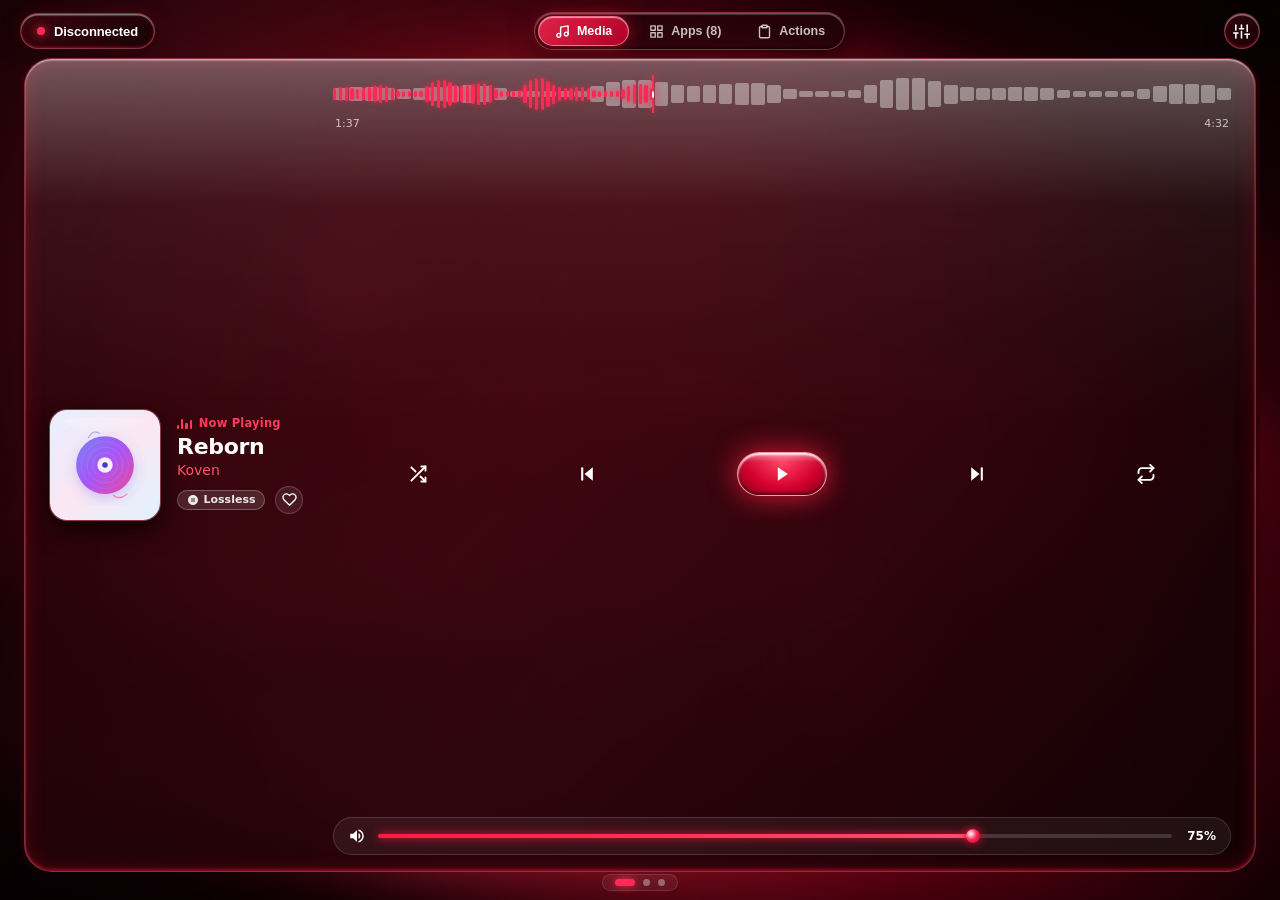
==== commit b95792c8: "Fix freeze on launch by ensuring modals are display:none, restoring Swift bridge, and reliable click" ====
--- a/shared-web/index.html
+++ b/shared-web/index.html
@@ -33,14 +33,14 @@
     <!-- Top Liquid Glass Navigation Header -->
     <header class="top-glass-header">
       <!-- Left: Connection Status Pill -->
-      <button class="status-glass-pill fast-touch" id="statusPill" data-action="desktop-selector" title="Desktop Connection">
+      <button class="status-glass-pill" id="statusPill" onclick="showDesktopSelector()" title="Desktop Connection">
         <span class="status-glow-dot" id="statusDot"></span>
         <span class="status-name" id="statusDeviceName">Select Desktop</span>
       </button>
 
       <!-- Center: Liquid Glass Segmented Page Switcher -->
       <nav class="nav-segmented-glass" id="navTabs">
-        <button class="nav-glass-tab fast-touch active" data-page="0">
+        <button class="nav-glass-tab active" data-page="0" onclick="switchPage(0)">
           <svg viewBox="0 0 24 24" fill="none" stroke="currentColor" stroke-width="2.2" stroke-linecap="round" stroke-linejoin="round">
             <path d="M9 18V5l12-2v13"></path>
             <circle cx="6" cy="18" r="3"></circle>
@@ -48,7 +48,7 @@
           </svg>
           <span>Media</span>
         </button>
-        <button class="nav-glass-tab fast-touch" data-page="1">
+        <button class="nav-glass-tab" data-page="1" onclick="switchPage(1)">
           <svg viewBox="0 0 24 24" fill="none" stroke="currentColor" stroke-width="2.2" stroke-linecap="round" stroke-linejoin="round">
             <rect x="3" y="3" width="7" height="7"></rect>
             <rect x="14" y="3" width="7" height="7"></rect>
@@ -57,7 +57,7 @@
           </svg>
           <span>Apps (8)</span>
         </button>
-        <button class="nav-glass-tab fast-touch" data-page="2">
+        <button class="nav-glass-tab" data-page="2" onclick="switchPage(2)">
           <svg viewBox="0 0 24 24" fill="none" stroke="currentColor" stroke-width="2.2" stroke-linecap="round" stroke-linejoin="round">
             <path d="M16 4h2a2 2 0 0 1 2 2v14a2 2 0 0 1-2 2H6a2 2 0 0 1-2-2V6a2 2 0 0 1 2-2h2"></path>
             <rect x="8" y="2" width="8" height="4" rx="1" ry="1"></rect>
@@ -67,7 +67,7 @@
       </nav>
 
       <!-- Right: Settings / Discovered PCs Button -->
-      <button class="header-glass-icon-btn fast-touch" data-action="desktop-selector" title="Scan Devices">
+      <button class="header-glass-icon-btn" onclick="showDesktopSelector()" title="Scan Devices">
         <svg viewBox="0 0 24 24" fill="none" stroke="currentColor" stroke-width="2.2" stroke-linecap="round" stroke-linejoin="round">
           <line x1="4" y1="21" x2="4" y2="14"></line>
           <line x1="4" y1="10" x2="4" y2="3"></line>
@@ -122,7 +122,7 @@
                     <span>Lossless</span>
                   </div>
 
-                  <button class="media-favorite-btn fast-touch" id="btnHeart" data-action="favorite" title="Like Track">
+                  <button class="media-favorite-btn" id="btnHeart" onclick="toggleFavorite()" title="Like Track">
                     <svg viewBox="0 0 24 24" fill="none" stroke="currentColor" stroke-width="2.2" stroke-linecap="round" stroke-linejoin="round">
                       <path d="M20.84 4.61a5.5 5.5 0 0 0-7.78 0L12 5.67l-1.06-1.06a5.5 5.5 0 0 0-7.78 7.78l1.06 1.06L12 21.23l7.78-7.78 1.06-1.06a5.5 5.5 0 0 0 0-7.78z"></path>
                     </svg>
@@ -134,16 +134,13 @@
             <!-- Right Deck: Scrubber + Big Ruby Capsule Play/Pause + Volume Rail -->
             <div class="media-deck-right">
               
-              <!-- Fast Pure CSS Clip Waveform Audio Scrubber -->
+              <!-- Fast Waveform Audio Scrubber -->
               <div class="media-waveform-block">
                 <div class="waveform-scrubber-wrap" id="waveformBar">
-                  <!-- Base frosted white bars -->
                   <div class="waveform-bars-track" id="waveformBarsBase"></div>
-                  <!-- Active illuminated red bars with clip -->
                   <div class="waveform-progress-clip" id="waveformProgressClip">
                     <div class="waveform-bars-track active" id="waveformBarsActive"></div>
                   </div>
-                  <!-- Needle indicator -->
                   <div class="waveform-needle" id="waveformNeedle">
                     <div class="needle-bead"></div>
                   </div>
@@ -156,7 +153,7 @@
 
               <!-- Transport Controls Row -->
               <div class="media-controls-row">
-                <button class="btn-transport fast-touch" id="btnShuffle" data-action="shuffle" title="Shuffle">
+                <button class="btn-transport" id="btnShuffle" onclick="toggleShuffle()" title="Shuffle">
                   <svg viewBox="0 0 24 24" fill="none" stroke="currentColor" stroke-width="2.2" stroke-linecap="round" stroke-linejoin="round">
                     <polyline points="16 3 21 3 21 8"></polyline>
                     <line x1="4" y1="20" x2="21" y2="3"></line>
@@ -166,7 +163,7 @@
                   </svg>
                 </button>
 
-                <button class="btn-transport fast-touch" id="btnPrev" data-action="prev" title="Previous Track">
+                <button class="btn-transport" id="btnPrev" onclick="skipPrev()" title="Previous Track">
                   <svg viewBox="0 0 24 24" fill="currentColor">
                     <polygon points="19 20 9 12 19 4 19 20"></polygon>
                     <rect x="5" y="4" width="2.5" height="16" rx="1"></rect>
@@ -174,7 +171,7 @@
                 </button>
 
                 <!-- Signature Large Ruby Liquid Glass Play/Pause Capsule -->
-                <button class="btn-play-capsule fast-touch" id="btnPlayPause" data-action="play_pause" title="Play / Pause">
+                <button class="btn-play-capsule" id="btnPlayPause" onclick="togglePlayPause()" title="Play / Pause">
                   <div class="capsule-specular"></div>
                   <svg id="playIcon" viewBox="0 0 24 24" fill="currentColor">
                     <polygon points="7 4 19 12 7 20 7 4"></polygon>
@@ -185,14 +182,14 @@
                   </svg>
                 </button>
 
-                <button class="btn-transport fast-touch" id="btnNext" data-action="next" title="Next Track">
+                <button class="btn-transport" id="btnNext" onclick="skipNext()" title="Next Track">
                   <svg viewBox="0 0 24 24" fill="currentColor">
                     <polygon points="5 4 15 12 5 20 5 4"></polygon>
                     <rect x="16.5" y="4" width="2.5" height="16" rx="1"></rect>
                   </svg>
                 </button>
 
-                <button class="btn-transport fast-touch" id="btnRepeat" data-action="repeat" title="Repeat">
+                <button class="btn-transport" id="btnRepeat" onclick="toggleRepeat()" title="Repeat">
                   <svg viewBox="0 0 24 24" fill="none" stroke="currentColor" stroke-width="2.2" stroke-linecap="round" stroke-linejoin="round">
                     <polyline points="17 1 21 5 17 9"></polyline>
                     <path d="M3 11V9a4 4 0 0 1 4-4h14"></path>
@@ -204,7 +201,7 @@
 
               <!-- Volume Synchronization Bar with 3D Ruby Metallic Orb -->
               <div class="media-volume-strip">
-                <button class="vol-icon-btn fast-touch" id="btnMuteToggle" data-action="mute" title="Mute / Unmute">
+                <button class="vol-icon-btn" id="btnMuteToggle" onclick="toggleMute()" title="Mute / Unmute">
                   <svg id="volIcon" viewBox="0 0 24 24" fill="currentColor">
                     <path d="M3 9v6h4l5 5V4L7 9H3zm13.5 3c0-1.77-1.02-3.29-2.5-4.03v8.05c1.48-.73 2.5-2.25 2.5-4.02zM14 3.23v2.06c2.89.86 5 3.54 5 6.71s-2.11 5.85-5 6.71v2.06c4.01-.91 7-4.49 7-8.77s-2.99-7.86-7-8.77z"/>
                   </svg>
@@ -233,7 +230,7 @@
           <div class="mission-grid-8">
             
             <!-- Block 1: Browser -->
-            <button class="liquid-pill-block fast-touch" data-action="app" data-slot="1" data-name="Browser">
+            <button class="liquid-pill-block" onclick="launchApp(1, 'Browser')">
               <div class="pill-left-content">
                 <svg class="pill-icon" viewBox="0 0 24 24" fill="none" stroke="currentColor" stroke-width="2.2">
                   <circle cx="12" cy="12" r="10"></circle>
@@ -249,7 +246,7 @@
             </button>
 
             <!-- Block 2: Spotify -->
-            <button class="liquid-pill-block fast-touch" data-action="app" data-slot="2" data-name="Spotify">
+            <button class="liquid-pill-block" onclick="launchApp(2, 'Spotify')">
               <div class="pill-left-content">
                 <svg class="pill-icon" viewBox="0 0 24 24" fill="none" stroke="currentColor" stroke-width="2.2">
                   <circle cx="12" cy="12" r="10"></circle>
@@ -266,7 +263,7 @@
             </button>
 
             <!-- Block 3: File Explorer -->
-            <button class="liquid-pill-block fast-touch" data-action="app" data-slot="3" data-name="Explorer">
+            <button class="liquid-pill-block" onclick="launchApp(3, 'Explorer')">
               <div class="pill-left-content">
                 <svg class="pill-icon" viewBox="0 0 24 24" fill="none" stroke="currentColor" stroke-width="2.2">
                   <path d="M22 19a2 2 0 0 1-2 2H4a2 2 0 0 1-2-2V5a2 2 0 0 1 2-2h5l2 3h9a2 2 0 0 1 2 2z"></path>
@@ -280,7 +277,7 @@
             </button>
 
             <!-- Block 4: Task Manager -->
-            <button class="liquid-pill-block fast-touch" data-action="app" data-slot="4" data-name="Task Manager">
+            <button class="liquid-pill-block" onclick="launchApp(4, 'Task Manager')">
               <div class="pill-left-content">
                 <svg class="pill-icon" viewBox="0 0 24 24" fill="none" stroke="currentColor" stroke-width="2.2">
                   <polyline points="22 12 18 12 15 21 9 3 6 12 2 12"></polyline>
@@ -294,7 +291,7 @@
             </button>
 
             <!-- Block 5: Terminal -->
-            <button class="liquid-pill-block fast-touch" data-action="app" data-slot="5" data-name="Terminal">
+            <button class="liquid-pill-block" onclick="launchApp(5, 'Terminal')">
               <div class="pill-left-content">
                 <svg class="pill-icon" viewBox="0 0 24 24" fill="none" stroke="currentColor" stroke-width="2.2">
                   <polyline points="4 17 10 11 4 5"></polyline>
@@ -309,7 +306,7 @@
             </button>
 
             <!-- Block 6: Calculator -->
-            <button class="liquid-pill-block fast-touch" data-action="app" data-slot="6" data-name="Calculator">
+            <button class="liquid-pill-block" onclick="launchApp(6, 'Calculator')">
               <div class="pill-left-content">
                 <svg class="pill-icon" viewBox="0 0 24 24" fill="none" stroke="currentColor" stroke-width="2.2">
                   <rect x="4" y="2" width="16" height="20" rx="2"></rect>
@@ -330,7 +327,7 @@
             </button>
 
             <!-- Block 7: Notepad -->
-            <button class="liquid-pill-block fast-touch" data-action="app" data-slot="7" data-name="Notepad">
+            <button class="liquid-pill-block" onclick="launchApp(7, 'Notepad')">
               <div class="pill-left-content">
                 <svg class="pill-icon" viewBox="0 0 24 24" fill="none" stroke="currentColor" stroke-width="2.2">
                   <path d="M14 2H6a2 2 0 0 0-2 2v16a2 2 0 0 0 2 2h12a2 2 0 0 0 2-2V8z"></path>
@@ -346,7 +343,7 @@
             </button>
 
             <!-- Block 8: Windows Settings -->
-            <button class="liquid-pill-block fast-touch" data-action="app" data-slot="8" data-name="Settings">
+            <button class="liquid-pill-block" onclick="launchApp(8, 'Settings')">
               <div class="pill-left-content">
                 <svg class="pill-icon" viewBox="0 0 24 24" fill="none" stroke="currentColor" stroke-width="2.2">
                   <circle cx="12" cy="12" r="3"></circle>
@@ -370,7 +367,7 @@
           <div class="actions-grid-4">
             
             <!-- Action 1: Ctrl + C (Copy) -->
-            <button class="liquid-action-card fast-touch" data-action="clip" data-clip="copy">
+            <button class="liquid-action-card" onclick="triggerPillAction('copy')">
               <div class="card-icon-halo">
                 <svg viewBox="0 0 24 24" fill="none" stroke="currentColor" stroke-width="2.2" stroke-linecap="round" stroke-linejoin="round">
                   <rect x="9" y="9" width="13" height="13" rx="2" ry="2"></rect>
@@ -385,7 +382,7 @@
             </button>
 
             <!-- Action 2: Ctrl + V (Paste) -->
-            <button class="liquid-action-card fast-touch" data-action="clip" data-clip="paste">
+            <button class="liquid-action-card" onclick="triggerPillAction('paste')">
               <div class="card-icon-halo">
                 <svg viewBox="0 0 24 24" fill="none" stroke="currentColor" stroke-width="2.2" stroke-linecap="round" stroke-linejoin="round">
                   <path d="M16 4h2a2 2 0 0 1 2 2v14a2 2 0 0 1-2 2H6a2 2 0 0 1-2-2V6a2 2 0 0 1 2-2h2"></path>
@@ -400,7 +397,7 @@
             </button>
 
             <!-- Action 3: Win + V (Clipboard History) -->
-            <button class="liquid-action-card fast-touch" data-action="clip" data-clip="history">
+            <button class="liquid-action-card" onclick="triggerPillAction('history')">
               <div class="card-icon-halo">
                 <svg viewBox="0 0 24 24" fill="currentColor">
                   <path d="M0 3.449L9.75 2.1v9.451H0m10.949-9.602L24 0v11.551H10.949M0 12.6h9.75V22.05L0 20.7m10.949-8.1H24V24l-13.051-1.802"/>
@@ -414,7 +411,7 @@
             </button>
 
             <!-- Action 4: Win + Shift + S (Screenshot) -->
-            <button class="liquid-action-card fast-touch" data-action="clip" data-clip="screenshot">
+            <button class="liquid-action-card" onclick="triggerPillAction('screenshot')">
               <div class="card-icon-halo">
                 <svg viewBox="0 0 24 24" fill="none" stroke="currentColor" stroke-width="2.2" stroke-linecap="round" stroke-linejoin="round">
                   <path d="M23 19a2 2 0 0 1-2 2H3a2 2 0 0 1-2-2V8a2 2 0 0 1 2-2h4l2-3h6l2 3h4a2 2 0 0 1 2 2z"></path>
@@ -437,23 +434,23 @@
     <!-- Minimal Liquid Glass Pagination Dots -->
     <footer class="bottom-page-indicator">
       <div class="carousel-dots-pill" id="carouselDots">
-        <span class="carousel-dot active" data-page="0"></span>
-        <span class="carousel-dot" data-page="1"></span>
-        <span class="carousel-dot" data-page="2"></span>
+        <span class="carousel-dot active" onclick="switchPage(0)"></span>
+        <span class="carousel-dot" onclick="switchPage(1)"></span>
+        <span class="carousel-dot" onclick="switchPage(2)"></span>
       </div>
     </footer>
 
   </div>
 
   <!-- ================= DESKTOP SELECTOR OVERLAY ================= -->
-  <div class="deck-modal-backdrop" id="desktopLaunchOverlay" onclick="closeModalsOnBackdrop(event)">
-    <div class="desktop-launch-card">
+  <div class="desktop-launch-overlay hidden" id="desktopLaunchOverlay" onclick="closeDesktopSelector(event)">
+    <div class="desktop-launch-card" onclick="event.stopPropagation()">
       <div class="launch-header">
         <div class="launch-title-wrap">
           <span class="launch-title">🖥️ Select Windows Host</span>
           <div class="radar-spinner"></div>
         </div>
-        <button class="modal-close-btn fast-touch" data-action="close-modals">✕</button>
+        <button class="modal-close-btn" onclick="hideDesktopSelector()">✕</button>
       </div>
 
       <div class="desktop-devices-list" id="desktopDevicesList">
@@ -464,7 +461,7 @@
 
       <div class="launch-manual-row">
         <input type="text" class="launch-manual-input" id="manualIpInput" placeholder="Enter IP:58920 (e.g. 192.168.1.100:58920)">
-        <button class="btn-manual-connect fast-touch" data-action="manual-connect">Connect</button>
+        <button class="btn-manual-connect" onclick="connectManual()">Connect</button>
       </div>
     </div>
   </div>
--- a/shared-web/styles.css
+++ b/shared-web/styles.css
@@ -1,6 +1,6 @@
 /* =========================================================================
    Mousely - Ultra-Performance Apple Liquid Glass Theme (VisionOS & iOS 15+ Edition)
-   GPU-Composited Continuous Fluid Ribbon Loop & 0ms Instant Touch Response
+   GPU-Composited Continuous Fluid Ribbon Loop & Fast Touch Responsiveness
    ========================================================================= */
 
 :root {
@@ -62,8 +62,8 @@
     radial-gradient(circle at 20% 25%, rgba(255, 30, 60, 0.38) 0%, transparent 50%),
     radial-gradient(circle at 80% 75%, rgba(220, 0, 40, 0.35) 0%, transparent 55%),
     radial-gradient(circle at 50% 50%, rgba(180, 0, 25, 0.25) 0%, transparent 60%);
-  filter: blur(40px);
-  -webkit-filter: blur(40px);
+  filter: blur(35px);
+  -webkit-filter: blur(35px);
   will-change: transform;
   transform: translate3d(0, 0, 0);
   animation: meshDrift 20s ease-in-out infinite alternate;
@@ -76,10 +76,9 @@
 
 .fluid-ribbon {
   position: absolute;
-  filter: blur(35px);
-  -webkit-filter: blur(35px);
-  opacity: 0.85;
-  mix-blend-mode: screen;
+  filter: blur(30px);
+  -webkit-filter: blur(30px);
+  opacity: 0.75;
   will-change: transform;
   transform: translate3d(0, 0, 0);
 }
@@ -135,9 +134,8 @@
 .fluid-orb {
   position: absolute;
   border-radius: 50%;
-  filter: blur(28px);
-  -webkit-filter: blur(28px);
-  mix-blend-mode: screen;
+  filter: blur(25px);
+  -webkit-filter: blur(25px);
   will-change: transform;
 }
 
@@ -173,22 +171,6 @@
   position: absolute;
   inset: 0;
   background: radial-gradient(circle at 50% 50%, transparent 55%, rgba(5, 0, 2, 0.75) 100%);
-}
-
-/* ================= 0ms FAST-TOUCH INTERACTION SYSTEM ================= */
-.fast-touch {
-  cursor: pointer;
-  outline: none;
-  -webkit-tap-highlight-color: transparent;
-  touch-action: manipulation;
-  transition: transform 0.08s ease, filter 0.08s ease;
-  will-change: transform;
-}
-
-.fast-touch:active,
-.fast-touch.touch-active {
-  transform: scale(0.95) translateZ(0) !important;
-  filter: brightness(1.28) !important;
 }
 
 /* ================= APPLE DYNAMIC ISLAND NOTIFICATION TOAST ================= */
@@ -268,7 +250,12 @@
   align-items: center;
   gap: 9px;
   color: #ffffff;
-}
+  cursor: pointer;
+  outline: none;
+  transition: transform 0.1s ease;
+}
+
+.status-glass-pill:active { transform: scale(0.96); }
 
 .status-glow-dot {
   width: 8px;
@@ -316,6 +303,8 @@
   gap: 7px;
   font-size: 12.5px;
   font-weight: 600;
+  cursor: pointer;
+  outline: none;
   transition: all 0.15s ease;
 }
 
@@ -342,9 +331,13 @@
   align-items: center;
   justify-content: center;
   color: #ffffff;
+  cursor: pointer;
+  outline: none;
+  transition: transform 0.1s ease;
 }
 
 .header-glass-icon-btn svg { width: 17px; height: 17px; }
+.header-glass-icon-btn:active { transform: scale(0.92); }
 
 /* ================= MAIN CAROUSEL VIEWPORT (3 PAGES) ================= */
 .carousel-viewport {
@@ -535,8 +528,12 @@
   align-items: center;
   justify-content: center;
   color: #ffffff;
-}
-
+  cursor: pointer;
+  outline: none;
+  transition: transform 0.1s ease;
+}
+
+.media-favorite-btn:active { transform: scale(0.9); }
 .media-favorite-btn svg { width: 15px; height: 15px; }
 .media-favorite-btn.active-red {
   color: #ff2a55;
@@ -595,6 +592,11 @@
   overflow: hidden;
   pointer-events: none;
   will-change: width;
+}
+
+.waveform-progress-clip .waveform-bars-track.active {
+  width: 100%;
+  min-width: 100%;
 }
 
 .waveform-bars-track.active .waveform-bar-element {
@@ -654,8 +656,12 @@
   display: flex;
   align-items: center;
   justify-content: center;
-}
-
+  cursor: pointer;
+  outline: none;
+  transition: transform 0.1s ease;
+}
+
+.btn-transport:active { transform: scale(0.9); }
 .btn-transport svg { width: 20px; height: 20px; }
 .btn-transport.active-mode { color: #ff3b5c; filter: drop-shadow(0 0 6px #ff3b5c); }
 
@@ -676,7 +682,12 @@
   color: #ffffff;
   position: relative;
   overflow: hidden;
-}
+  cursor: pointer;
+  outline: none;
+  transition: transform 0.1s ease;
+}
+
+.btn-play-capsule:active { transform: scale(0.94); filter: brightness(1.2); }
 
 .capsule-specular {
   position: absolute;
@@ -710,6 +721,8 @@
   display: flex;
   align-items: center;
   justify-content: center;
+  cursor: pointer;
+  outline: none;
   flex-shrink: 0;
 }
 
@@ -794,6 +807,14 @@
     0 0 16px rgba(230, 0, 40, 0.22);
   position: relative;
   overflow: hidden;
+  cursor: pointer;
+  outline: none;
+  transition: transform 0.1s ease, filter 0.1s ease;
+}
+
+.liquid-pill-block:active {
+  transform: scale(0.96);
+  filter: brightness(1.25);
 }
 
 .liquid-pill-block::before {
@@ -887,6 +908,14 @@
     0 0 20px rgba(230, 0, 40, 0.25);
   position: relative;
   overflow: hidden;
+  cursor: pointer;
+  outline: none;
+  transition: transform 0.1s ease, filter 0.1s ease;
+}
+
+.liquid-action-card:active {
+  transform: scale(0.96);
+  filter: brightness(1.25);
 }
 
 .liquid-action-card::before {
@@ -994,31 +1023,35 @@
 }
 
 /* ================= DESKTOP SELECTOR OVERLAY ================= */
-.deck-modal-backdrop {
+.desktop-launch-overlay {
   position: fixed;
   inset: 0;
-  background: rgba(8, 1, 3, 0.75);
-  backdrop-filter: blur(10px);
-  -webkit-backdrop-filter: blur(10px);
+  background: rgba(12, 1, 4, 0.85);
+  backdrop-filter: blur(14px);
+  -webkit-backdrop-filter: blur(14px);
   z-index: 500;
   display: flex;
   align-items: center;
   justify-content: center;
-  opacity: 0;
-  pointer-events: none;
-  transition: opacity 0.2s ease;
-}
-
-.deck-modal-backdrop.open {
+  padding: 20px;
   opacity: 1;
   pointer-events: auto;
+  transition: opacity 0.2s ease;
+}
+
+/* CRITICAL: Never intercept touches when hidden */
+.desktop-launch-overlay.hidden {
+  display: none !important;
+  pointer-events: none !important;
+  visibility: hidden !important;
+  opacity: 0 !important;
 }
 
 .desktop-launch-card {
-  width: 90%;
+  width: 100%;
   max-width: 480px;
   border-radius: 24px;
-  background: linear-gradient(135deg, rgba(65, 6, 16, 0.92) 0%, rgba(25, 2, 6, 0.98) 100%);
+  background: linear-gradient(135deg, rgba(65, 6, 16, 0.94) 0%, rgba(25, 2, 6, 0.98) 100%);
   border: 1.5px solid var(--liquid-glass-border);
   box-shadow: 0 20px 50px rgba(0, 0, 0, 0.8), 0 0 30px rgba(255, 26, 64, 0.3);
   padding: 20px 24px;
@@ -1064,6 +1097,8 @@
   display: flex;
   align-items: center;
   justify-content: center;
+  cursor: pointer;
+  outline: none;
 }
 
 .desktop-devices-list {
@@ -1083,6 +1118,8 @@
   border-radius: 14px;
   background: rgba(255, 255, 255, 0.08);
   border: 1px solid rgba(255, 255, 255, 0.15);
+  cursor: pointer;
+  outline: none;
 }
 
 .desktop-item-card:hover {
@@ -1115,4 +1152,6 @@
   color: #ffffff;
   font-size: 13px;
   font-weight: 600;
-}
+  cursor: pointer;
+  outline: none;
+}
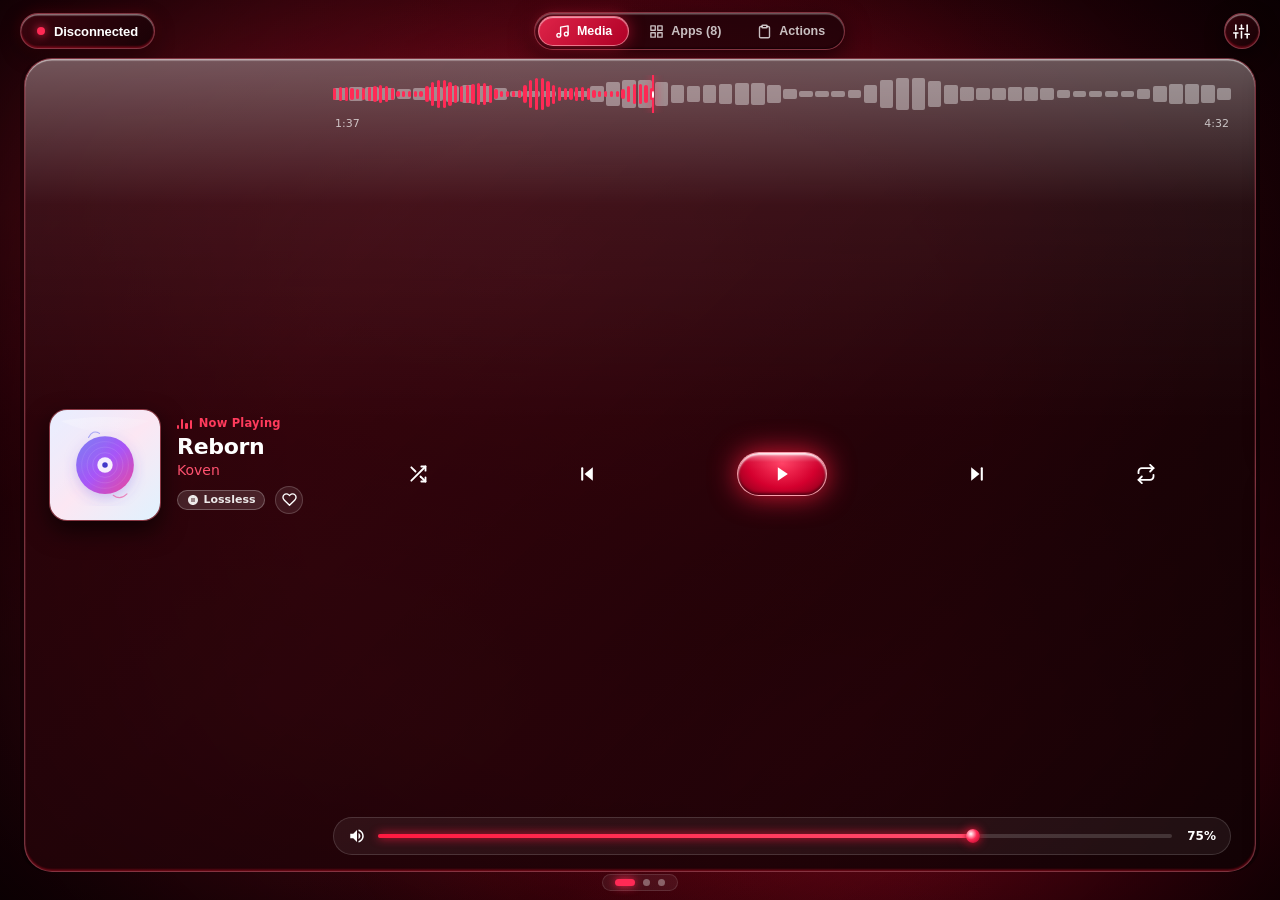
==== commit 42ebcce6: "Eliminate lag and thermal heating with zero-overhead gradient shaders and throttled networking (v1.1" ====
--- a/shared-web/index.html
+++ b/shared-web/index.html
@@ -10,15 +10,12 @@
   <link rel="stylesheet" href="styles.css">
 </head>
 <body>
-  <!-- ================= GPU-ACCELERATED DYNAMIC FLUID BACKGROUND ================= -->
+  <!-- ================= ZERO-OVERHEAD CONTINUOUS FLUID BACKGROUND ================= -->
   <div class="fluid-background-root" aria-hidden="true">
-    <div class="fluid-ambient-mesh"></div>
-    <div class="fluid-ribbon ribbon-1"></div>
-    <div class="fluid-ribbon ribbon-2"></div>
-    <div class="fluid-ribbon ribbon-3"></div>
-    <div class="fluid-orb orb-1"></div>
-    <div class="fluid-orb orb-2"></div>
-    <div class="fluid-vignette"></div>
+    <div class="fluid-layer-ambient"></div>
+    <div class="fluid-layer-flow1"></div>
+    <div class="fluid-layer-flow2"></div>
+    <div class="fluid-layer-vignette"></div>
   </div>
 
   <!-- Dynamic Island Notification Toast -->
--- a/shared-web/styles.css
+++ b/shared-web/styles.css
@@ -40,7 +40,7 @@
   -webkit-font-smoothing: antialiased;
 }
 
-/* ================= GPU-COMPOSITED CONTINUOUS FLUID BACKGROUND ================= */
+/* ================= ZERO-OVERHEAD CONTINUOUS FLUID BACKGROUND ================= */
 .fluid-background-root {
   position: fixed;
   inset: 0;
@@ -49,128 +49,75 @@
   overflow: hidden;
   pointer-events: none;
   z-index: 0;
-  background: radial-gradient(circle at 50% 50%, #200207 0%, #0d0104 60%, #050002 100%);
+  background: radial-gradient(circle at 50% 50%, #220207 0%, #0d0104 60%, #050002 100%);
   contain: strict;
 }
 
-.fluid-ambient-mesh {
+.fluid-layer-ambient {
   position: absolute;
   inset: -15%;
   width: 130%;
   height: 130%;
   background: 
-    radial-gradient(circle at 20% 25%, rgba(255, 30, 60, 0.38) 0%, transparent 50%),
-    radial-gradient(circle at 80% 75%, rgba(220, 0, 40, 0.35) 0%, transparent 55%),
-    radial-gradient(circle at 50% 50%, rgba(180, 0, 25, 0.25) 0%, transparent 60%);
-  filter: blur(35px);
-  -webkit-filter: blur(35px);
+    radial-gradient(ellipse 70% 60% at 20% 25%, rgba(255, 30, 60, 0.45) 0%, rgba(180, 10, 35, 0.22) 40%, transparent 75%),
+    radial-gradient(ellipse 65% 55% at 80% 75%, rgba(220, 0, 40, 0.40) 0%, rgba(150, 0, 25, 0.18) 45%, transparent 75%);
   will-change: transform;
   transform: translate3d(0, 0, 0);
-  animation: meshDrift 20s ease-in-out infinite alternate;
-}
-
-@keyframes meshDrift {
-  0% { transform: scale(1) translate3d(-2%, -2%, 0); }
-  100% { transform: scale(1.08) translate3d(2%, 3%, 0); }
-}
-
-.fluid-ribbon {
-  position: absolute;
-  filter: blur(30px);
-  -webkit-filter: blur(30px);
-  opacity: 0.75;
+  animation: fluidAmbientMotion 24s ease-in-out infinite alternate;
+  pointer-events: none;
+}
+
+@keyframes fluidAmbientMotion {
+  0% { transform: translate3d(-3%, -2%, 0); }
+  50% { transform: translate3d(2%, 3%, 0); }
+  100% { transform: translate3d(4%, -1%, 0); }
+}
+
+.fluid-layer-flow1 {
+  position: absolute;
+  inset: -20%;
+  width: 140%;
+  height: 140%;
+  background: 
+    radial-gradient(ellipse 55% 45% at 45% 35%, rgba(255, 45, 80, 0.38) 0%, rgba(200, 15, 45, 0.18) 42%, transparent 70%),
+    radial-gradient(ellipse 50% 50% at 70% 30%, rgba(255, 20, 50, 0.32) 0%, rgba(170, 5, 30, 0.15) 45%, transparent 75%);
   will-change: transform;
   transform: translate3d(0, 0, 0);
-}
-
-.ribbon-1 {
-  width: 120vw;
-  height: 55vh;
-  top: 15%;
-  left: -10vw;
-  background: linear-gradient(115deg, transparent 15%, rgba(255, 30, 60, 0.7) 45%, rgba(220, 10, 45, 0.5) 70%, transparent 90%);
-  border-radius: 40% 60% 70% 30% / 40% 50% 60% 50%;
-  animation: ribbonFlow1 18s ease-in-out infinite alternate;
-}
-
-.ribbon-2 {
-  width: 130vw;
-  height: 60vh;
-  top: 40%;
-  left: -15vw;
-  background: linear-gradient(135deg, transparent 20%, rgba(255, 50, 80, 0.6) 50%, rgba(180, 0, 30, 0.4) 75%, transparent 95%);
-  border-radius: 60% 40% 30% 70% / 50% 40% 50% 60%;
-  animation: ribbonFlow2 22s ease-in-out infinite alternate;
-}
-
-.ribbon-3 {
-  width: 110vw;
-  height: 45vh;
-  top: 5%;
-  left: -5vw;
-  background: linear-gradient(95deg, transparent 25%, rgba(255, 20, 50, 0.65) 55%, transparent 85%);
-  border-radius: 50% 50% 60% 40% / 40% 60% 40% 60%;
-  animation: ribbonFlow3 26s ease-in-out infinite alternate;
-}
-
-@keyframes ribbonFlow1 {
-  0% { transform: translate3d(-3%, -4%, 0) rotate(-4deg) scale(1); }
-  50% { transform: translate3d(4%, 3%, 0) rotate(2deg) scale(1.05); }
-  100% { transform: translate3d(-2%, 5%, 0) rotate(5deg) scale(0.98); }
-}
-
-@keyframes ribbonFlow2 {
-  0% { transform: translate3d(4%, 3%, 0) rotate(3deg) scale(1.04); }
-  50% { transform: translate3d(-4%, -2%, 0) rotate(-2deg) scale(0.96); }
-  100% { transform: translate3d(2%, -4%, 0) rotate(-5deg) scale(1.02); }
-}
-
-@keyframes ribbonFlow3 {
-  0% { transform: translate3d(-2%, 2%, 0) rotate(-2deg) scale(0.98); }
-  50% { transform: translate3d(3%, -3%, 0) rotate(3deg) scale(1.04); }
-  100% { transform: translate3d(-3%, -2%, 0) rotate(1deg) scale(1.01); }
-}
-
-.fluid-orb {
-  position: absolute;
-  border-radius: 50%;
-  filter: blur(25px);
-  -webkit-filter: blur(25px);
+  animation: fluidFlow1 18s ease-in-out infinite alternate;
+  pointer-events: none;
+}
+
+@keyframes fluidFlow1 {
+  0% { transform: translate3d(3%, -3%, 0); }
+  50% { transform: translate3d(-4%, 2%, 0); }
+  100% { transform: translate3d(1%, 4%, 0); }
+}
+
+.fluid-layer-flow2 {
+  position: absolute;
+  inset: -20%;
+  width: 140%;
+  height: 140%;
+  background: 
+    radial-gradient(ellipse 60% 50% at 30% 70%, rgba(255, 35, 65, 0.36) 0%, rgba(190, 10, 35, 0.16) 40%, transparent 72%),
+    radial-gradient(ellipse 45% 40% at 65% 80%, rgba(240, 20, 50, 0.28) 0%, rgba(140, 0, 20, 0.12) 45%, transparent 70%);
   will-change: transform;
-}
-
-.orb-1 {
-  width: 200px;
-  height: 200px;
-  top: 20%;
-  left: 20%;
-  background: radial-gradient(circle, rgba(255, 42, 85, 0.45) 0%, transparent 70%);
-  animation: orbDrift1 14s ease-in-out infinite alternate;
-}
-
-.orb-2 {
-  width: 240px;
-  height: 240px;
-  bottom: 15%;
-  right: 25%;
-  background: radial-gradient(circle, rgba(255, 20, 50, 0.4) 0%, transparent 70%);
-  animation: orbDrift2 16s ease-in-out infinite alternate;
-}
-
-@keyframes orbDrift1 {
-  0% { transform: translate3d(-20px, 0, 0); }
-  100% { transform: translate3d(30px, 25px, 0); }
-}
-
-@keyframes orbDrift2 {
-  0% { transform: translate3d(25px, -15px, 0); }
-  100% { transform: translate3d(-20px, 20px, 0); }
-}
-
-.fluid-vignette {
+  transform: translate3d(0, 0, 0);
+  animation: fluidFlow2 26s ease-in-out infinite alternate;
+  pointer-events: none;
+}
+
+@keyframes fluidFlow2 {
+  0% { transform: translate3d(-2%, 4%, 0); }
+  50% { transform: translate3d(4%, -2%, 0); }
+  100% { transform: translate3d(-3%, -3%, 0); }
+}
+
+.fluid-layer-vignette {
   position: absolute;
   inset: 0;
-  background: radial-gradient(circle at 50% 50%, transparent 55%, rgba(5, 0, 2, 0.75) 100%);
+  background: radial-gradient(circle at 50% 50%, transparent 45%, rgba(5, 0, 2, 0.78) 100%);
+  pointer-events: none;
 }
 
 /* ================= APPLE DYNAMIC ISLAND NOTIFICATION TOAST ================= */
@@ -182,14 +129,11 @@
   height: 38px;
   padding: 0 18px;
   border-radius: 19px;
-  background: rgba(18, 2, 5, 0.92);
-  border: 1px solid rgba(255, 100, 120, 0.4);
+  background: rgba(18, 2, 5, 0.96);
+  border: 1px solid rgba(255, 100, 120, 0.45);
   box-shadow: 
-    0 10px 30px rgba(0, 0, 0, 0.8),
-    0 0 20px rgba(255, 26, 64, 0.3),
+    0 10px 24px rgba(0, 0, 0, 0.8),
     inset 0 1px 1px rgba(255, 255, 255, 0.4);
-  backdrop-filter: blur(12px);
-  -webkit-backdrop-filter: blur(12px);
   display: flex;
   align-items: center;
   gap: 10px;
@@ -376,11 +320,9 @@
   background: var(--liquid-glass-card-bg);
   border: 1.5px solid var(--liquid-glass-border);
   box-shadow:
-    inset 0 1.5px 1.5px 0 rgba(255, 255, 255, 0.55),
-    inset 0 -2px 3px 0 rgba(255, 20, 50, 0.4),
-    inset 0 0 20px 0 rgba(255, 10, 40, 0.25),
-    0 16px 40px rgba(0, 0, 0, 0.75),
-    0 0 30px rgba(230, 0, 40, 0.3);
+    inset 0 1.5px 1px 0 rgba(255, 255, 255, 0.55),
+    inset 0 -1.5px 2px 0 rgba(255, 20, 50, 0.35),
+    0 12px 28px rgba(0, 0, 0, 0.65);
   display: grid;
   grid-template-columns: 260px 1fr;
   gap: 24px;
@@ -601,7 +543,6 @@
 
 .waveform-bars-track.active .waveform-bar-element {
   background: #ff2a55;
-  box-shadow: 0 0 6px rgba(255, 42, 85, 0.7);
 }
 
 .waveform-needle {
@@ -801,10 +742,8 @@
   border: 1.5px solid var(--liquid-glass-border);
   box-shadow:
     inset 0 1.5px 1px 0 rgba(255, 255, 255, 0.45),
-    inset 0 -1.5px 2px 0 rgba(255, 20, 50, 0.35),
-    inset 0 0 14px 0 rgba(255, 10, 40, 0.2),
-    0 8px 24px rgba(0, 0, 0, 0.6),
-    0 0 16px rgba(230, 0, 40, 0.22);
+    inset 0 -1.5px 2px 0 rgba(255, 20, 50, 0.3),
+    0 8px 18px rgba(0, 0, 0, 0.55);
   position: relative;
   overflow: hidden;
   cursor: pointer;
@@ -902,10 +841,8 @@
   border: 1.5px solid var(--liquid-glass-border);
   box-shadow:
     inset 0 1.5px 1px 0 rgba(255, 255, 255, 0.5),
-    inset 0 -1.5px 2px 0 rgba(255, 20, 50, 0.35),
-    inset 0 0 16px 0 rgba(255, 10, 40, 0.2),
-    0 12px 32px rgba(0, 0, 0, 0.65),
-    0 0 20px rgba(230, 0, 40, 0.25);
+    inset 0 -1.5px 2px 0 rgba(255, 20, 50, 0.3),
+    0 10px 22px rgba(0, 0, 0, 0.6);
   position: relative;
   overflow: hidden;
   cursor: pointer;
@@ -1026,9 +963,7 @@
 .desktop-launch-overlay {
   position: fixed;
   inset: 0;
-  background: rgba(12, 1, 4, 0.85);
-  backdrop-filter: blur(14px);
-  -webkit-backdrop-filter: blur(14px);
+  background: rgba(10, 1, 3, 0.94);
   z-index: 500;
   display: flex;
   align-items: center;
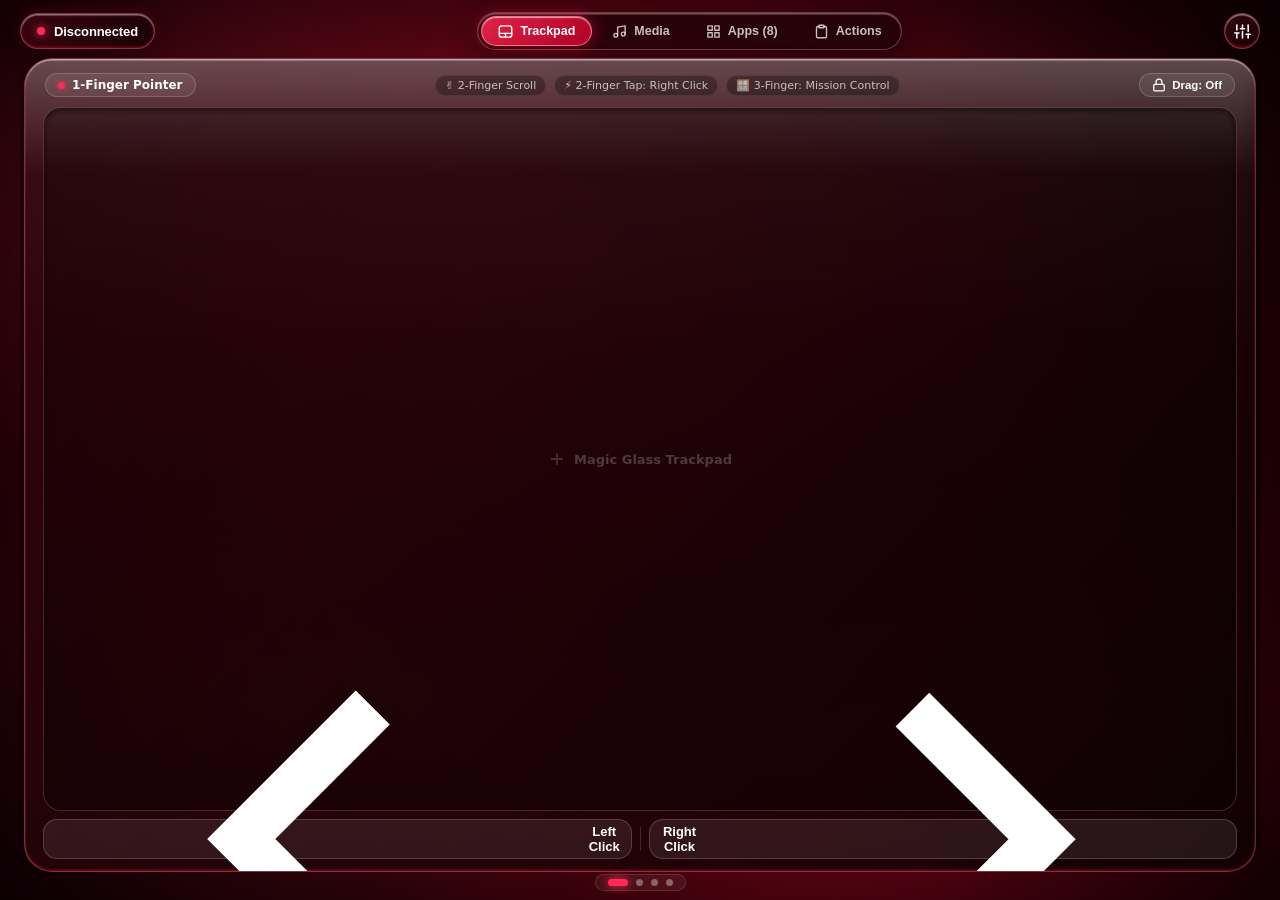
==== commit 6daa79f3: "Remove swipe page navigation, add Apple Magic Trackpad with 2-finger haptic scroll (v1.1.3)" ====
--- a/shared-web/index.html
+++ b/shared-web/index.html
@@ -35,9 +35,17 @@
         <span class="status-name" id="statusDeviceName">Select Desktop</span>
       </button>
 
-      <!-- Center: Liquid Glass Segmented Page Switcher -->
+      <!-- Center: Liquid Glass Segmented Page Switcher (4 Pages) -->
       <nav class="nav-segmented-glass" id="navTabs">
         <button class="nav-glass-tab active" data-page="0" onclick="switchPage(0)">
+          <svg viewBox="0 0 24 24" fill="none" stroke="currentColor" stroke-width="2.2" stroke-linecap="round" stroke-linejoin="round">
+            <rect x="2" y="3" width="20" height="18" rx="4"></rect>
+            <line x1="2" y1="15" x2="22" y2="15"></line>
+            <line x1="12" y1="15" x2="12" y2="21"></line>
+          </svg>
+          <span>Trackpad</span>
+        </button>
+        <button class="nav-glass-tab" data-page="1" onclick="switchPage(1)">
           <svg viewBox="0 0 24 24" fill="none" stroke="currentColor" stroke-width="2.2" stroke-linecap="round" stroke-linejoin="round">
             <path d="M9 18V5l12-2v13"></path>
             <circle cx="6" cy="18" r="3"></circle>
@@ -45,7 +53,7 @@
           </svg>
           <span>Media</span>
         </button>
-        <button class="nav-glass-tab" data-page="1" onclick="switchPage(1)">
+        <button class="nav-glass-tab" data-page="2" onclick="switchPage(2)">
           <svg viewBox="0 0 24 24" fill="none" stroke="currentColor" stroke-width="2.2" stroke-linecap="round" stroke-linejoin="round">
             <rect x="3" y="3" width="7" height="7"></rect>
             <rect x="14" y="3" width="7" height="7"></rect>
@@ -54,7 +62,7 @@
           </svg>
           <span>Apps (8)</span>
         </button>
-        <button class="nav-glass-tab" data-page="2" onclick="switchPage(2)">
+        <button class="nav-glass-tab" data-page="3" onclick="switchPage(3)">
           <svg viewBox="0 0 24 24" fill="none" stroke="currentColor" stroke-width="2.2" stroke-linecap="round" stroke-linejoin="round">
             <path d="M16 4h2a2 2 0 0 1 2 2v14a2 2 0 0 1-2 2H6a2 2 0 0 1-2-2V6a2 2 0 0 1 2-2h2"></path>
             <rect x="8" y="2" width="8" height="4" rx="1" ry="1"></rect>
@@ -79,10 +87,70 @@
       </button>
     </header>
 
-    <!-- Main Viewport Carousel (3 Pages) -->
+    <!-- Main Viewport Carousel (4 Pages) -->
     <div class="carousel-viewport" id="carouselViewport">
       <div class="carousel-slider-track" id="carouselTrack">
         
+        <!-- =========================================================================
+             PAGE 0: APPLE MAGIC TRACKPAD (Glass Surface + Multi-Touch Gestures)
+             ========================================================================= -->
+        <section class="carousel-page-pane page-trackpad" id="pageTrackpad">
+          <div class="liquid-trackpad-card">
+            <div class="trackpad-glass-specular"></div>
+
+            <!-- Top HUD Bar: Gestures Info & Drag Lock -->
+            <div class="trackpad-hud-bar">
+              <div class="trackpad-hud-badge" id="trackpadHudBadge">
+                <span class="hud-dot"></span>
+                <span id="trackpadGestureLabel">1-Finger Pointer</span>
+              </div>
+
+              <div class="trackpad-hud-hints">
+                <span class="gesture-chip">✌️ 2-Finger Scroll</span>
+                <span class="gesture-chip">⚡ 2-Finger Tap: Right Click</span>
+                <span class="gesture-chip">🪟 3-Finger: Mission Control</span>
+              </div>
+
+              <button class="trackpad-tool-btn" id="btnDragLock" onclick="toggleDragLock()" title="Toggle Drag Lock">
+                <svg viewBox="0 0 24 24" fill="none" stroke="currentColor" stroke-width="2.2" stroke-linecap="round" stroke-linejoin="round">
+                  <rect x="3" y="11" width="18" height="11" rx="2" ry="2"></rect>
+                  <path d="M7 11V7a5 5 0 0 1 10 0v4"></path>
+                </svg>
+                <span id="dragLockLabel">Drag: Off</span>
+              </button>
+            </div>
+
+            <!-- Glass Trackpad Active Touch Surface -->
+            <div class="trackpad-touch-surface" id="trackpadTouchSurface">
+              <div class="trackpad-center-mark" aria-hidden="true">
+                <svg viewBox="0 0 24 24" fill="none" stroke="currentColor" stroke-width="1.8">
+                  <path d="M12 4v16M4 12h16"></path>
+                </svg>
+                <span>Magic Glass Trackpad</span>
+              </div>
+              <div class="trackpad-reticle" id="trackpadReticle"></div>
+            </div>
+
+            <!-- Bottom Left & Right Physical Click Bars -->
+            <div class="trackpad-click-row">
+              <button class="trackpad-click-pad click-left" onclick="trackpadLeftClick()">
+                <svg viewBox="0 0 24 24" fill="none" stroke="currentColor" stroke-width="2.2">
+                  <polyline points="15 18 9 12 15 6"></polyline>
+                </svg>
+                <span>Left Click</span>
+              </button>
+              <div class="trackpad-pad-divider"></div>
+              <button class="trackpad-click-pad click-right" onclick="trackpadRightClick()">
+                <span>Right Click</span>
+                <svg viewBox="0 0 24 24" fill="none" stroke="currentColor" stroke-width="2.2">
+                  <polyline points="9 18 15 12 9 6"></polyline>
+                </svg>
+              </button>
+            </div>
+
+          </div>
+        </section>
+
         <!-- =========================================================================
              PAGE 1: MEDIA CONTROL (Center Player + Waveform + Ruby Capsule + Volume)
              ========================================================================= -->
@@ -434,6 +502,7 @@
         <span class="carousel-dot active" onclick="switchPage(0)"></span>
         <span class="carousel-dot" onclick="switchPage(1)"></span>
         <span class="carousel-dot" onclick="switchPage(2)"></span>
+        <span class="carousel-dot" onclick="switchPage(3)"></span>
       </div>
     </footer>
 
--- a/shared-web/styles.css
+++ b/shared-web/styles.css
@@ -294,7 +294,7 @@
 
 .carousel-slider-track {
   display: flex;
-  width: 300%;
+  width: 400%;
   height: 100%;
   transform: translate3d(0, 0, 0);
   transition: transform 0.32s cubic-bezier(0.16, 1, 0.3, 1);
@@ -302,13 +302,209 @@
 }
 
 .carousel-page-pane {
-  width: 33.333333%;
+  width: 25%;
   height: 100%;
   padding: 0 4px;
   display: flex;
   align-items: stretch;
   justify-content: center;
   box-sizing: border-box;
+}
+
+/* ================= PAGE 0: LIQUID TRACKPAD ================= */
+.liquid-trackpad-card {
+  width: 100%;
+  height: 100%;
+  border-radius: 28px;
+  padding: 10px 18px 12px 18px;
+  background: var(--liquid-glass-card-bg);
+  border: 1.5px solid var(--liquid-glass-border);
+  box-shadow:
+    inset 0 1.5px 1px 0 rgba(255, 255, 255, 0.55),
+    inset 0 -1.5px 2px 0 rgba(255, 20, 50, 0.35),
+    0 12px 28px rgba(0, 0, 0, 0.65);
+  display: flex;
+  flex-direction: column;
+  position: relative;
+  overflow: hidden;
+  box-sizing: border-box;
+}
+
+.trackpad-glass-specular {
+  position: absolute;
+  top: 0;
+  left: 0;
+  right: 0;
+  height: 35%;
+  background: linear-gradient(180deg, rgba(255, 255, 255, 0.28) 0%, rgba(255, 255, 255, 0.03) 40%, transparent 100%);
+  border-radius: 26px 26px 0 0;
+  pointer-events: none;
+}
+
+.trackpad-hud-bar {
+  display: flex;
+  align-items: center;
+  justify-content: space-between;
+  height: 32px;
+  padding: 0 2px;
+  margin-bottom: 6px;
+  flex-shrink: 0;
+  z-index: 1;
+}
+
+.trackpad-hud-badge {
+  display: inline-flex;
+  align-items: center;
+  gap: 7px;
+  background: rgba(255, 255, 255, 0.08);
+  border: 1px solid rgba(255, 255, 255, 0.18);
+  padding: 4px 12px;
+  border-radius: 14px;
+  font-size: 12px;
+  font-weight: 600;
+  color: #ffffff;
+}
+
+.hud-dot {
+  width: 7px;
+  height: 7px;
+  border-radius: 50%;
+  background: #ff2a55;
+  box-shadow: 0 0 6px #ff2a55;
+}
+
+.trackpad-hud-hints {
+  display: flex;
+  align-items: center;
+  gap: 8px;
+}
+
+.gesture-chip {
+  font-size: 11px;
+  font-weight: 500;
+  color: rgba(255, 255, 255, 0.7);
+  background: rgba(0, 0, 0, 0.3);
+  padding: 3px 9px;
+  border-radius: 10px;
+  border: 1px solid rgba(255, 255, 255, 0.08);
+}
+
+.trackpad-tool-btn {
+  display: inline-flex;
+  align-items: center;
+  gap: 6px;
+  padding: 4px 12px;
+  border-radius: 14px;
+  background: rgba(255, 255, 255, 0.08);
+  border: 1px solid rgba(255, 255, 255, 0.18);
+  color: #ffffff;
+  font-size: 11.5px;
+  font-weight: 600;
+  cursor: pointer;
+  outline: none;
+  transition: all 0.15s ease;
+}
+
+.trackpad-tool-btn svg { width: 14px; height: 14px; }
+.trackpad-tool-btn.active {
+  background: #ff2a55;
+  border-color: #ff5270;
+  box-shadow: 0 0 10px rgba(255, 42, 85, 0.6);
+}
+
+/* Glass Trackpad Surface */
+.trackpad-touch-surface {
+  flex: 1;
+  width: 100%;
+  min-height: 0;
+  border-radius: 18px;
+  background: rgba(0, 0, 0, 0.28);
+  border: 1.2px solid rgba(255, 120, 140, 0.25);
+  box-shadow: inset 0 2px 6px rgba(0, 0, 0, 0.6);
+  position: relative;
+  touch-action: none;
+  cursor: crosshair;
+  overflow: hidden;
+  display: flex;
+  align-items: center;
+  justify-content: center;
+  z-index: 1;
+}
+
+.trackpad-touch-surface:active {
+  border-color: rgba(255, 120, 140, 0.55);
+}
+
+.trackpad-center-mark {
+  display: flex;
+  align-items: center;
+  gap: 8px;
+  color: rgba(255, 255, 255, 0.22);
+  font-size: 13px;
+  font-weight: 600;
+  pointer-events: none;
+  user-select: none;
+}
+
+.trackpad-center-mark svg { width: 18px; height: 18px; }
+
+.trackpad-reticle {
+  position: absolute;
+  width: 32px;
+  height: 32px;
+  border-radius: 50%;
+  border: 2px solid rgba(255, 42, 85, 0.8);
+  background: radial-gradient(circle, rgba(255, 42, 85, 0.35) 0%, transparent 70%);
+  pointer-events: none;
+  transform: translate(-50%, -50%) scale(0.6);
+  opacity: 0;
+  transition: opacity 0.15s ease, transform 0.1s ease;
+}
+
+.trackpad-reticle.active {
+  opacity: 1;
+  transform: translate(-50%, -50%) scale(1);
+}
+
+/* Bottom Click Zones */
+.trackpad-click-row {
+  display: flex;
+  align-items: center;
+  height: 40px;
+  margin-top: 8px;
+  gap: 8px;
+  flex-shrink: 0;
+  z-index: 1;
+}
+
+.trackpad-click-pad {
+  flex: 1;
+  height: 100%;
+  border-radius: 14px;
+  background: rgba(255, 255, 255, 0.08);
+  border: 1px solid rgba(255, 255, 255, 0.18);
+  color: #ffffff;
+  font-size: 13px;
+  font-weight: 600;
+  display: flex;
+  align-items: center;
+  justify-content: center;
+  gap: 8px;
+  cursor: pointer;
+  outline: none;
+  transition: transform 0.08s ease, background 0.08s ease;
+}
+
+.trackpad-click-pad:active {
+  transform: scale(0.97);
+  background: rgba(255, 42, 85, 0.35);
+  border-color: #ff2a55;
+}
+
+.trackpad-pad-divider {
+  width: 1px;
+  height: 24px;
+  background: rgba(255, 255, 255, 0.15);
 }
 
 /* ================= PAGE 1: LIQUID MEDIA DECK CARD ================= */
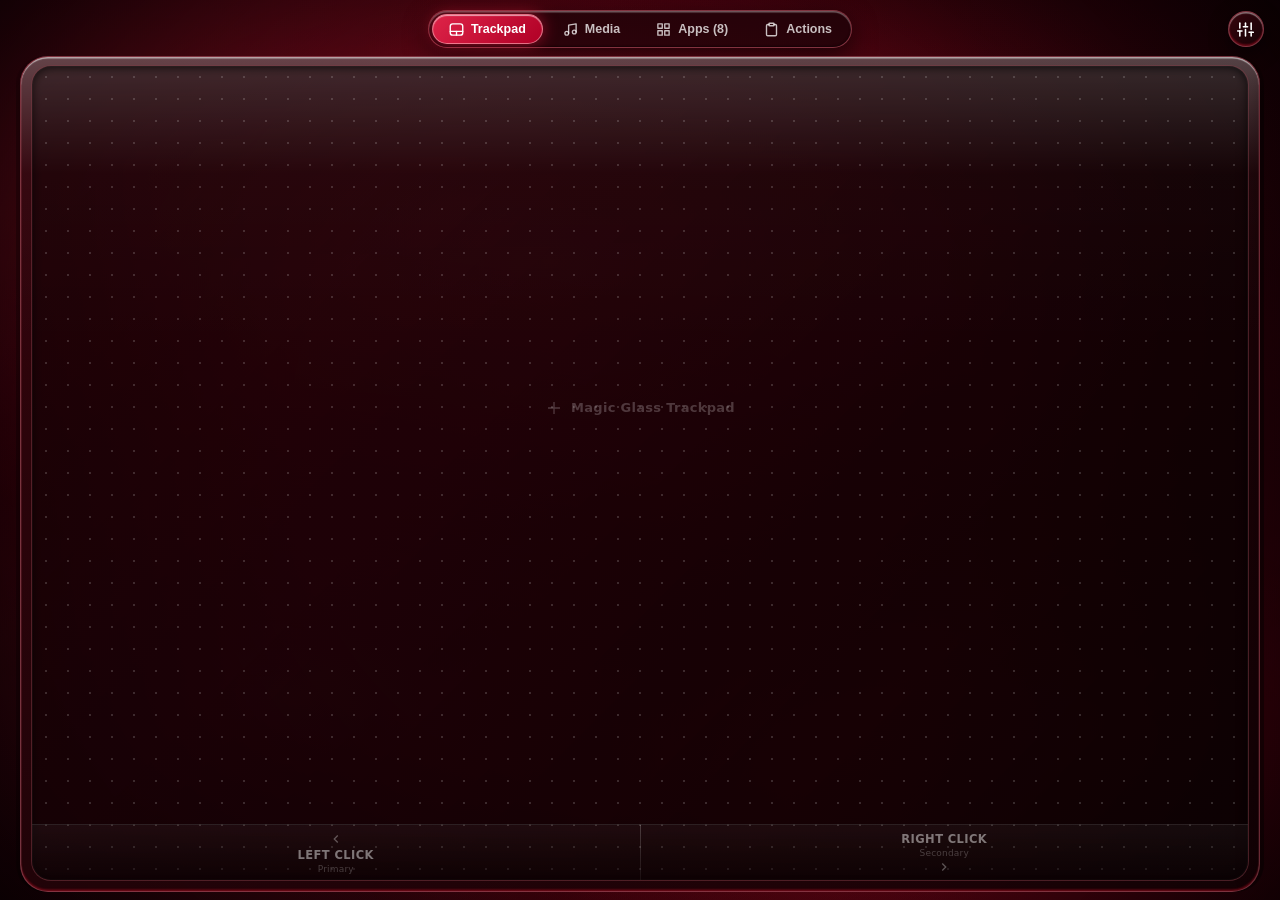
==== commit 0d5ce31e: "Maximized dot-grid trackpad with integrated click regions and horizontal scroll fix (v1.1.4)" ====
--- a/shared-web/index.html
+++ b/shared-web/index.html
@@ -29,11 +29,7 @@
     
     <!-- Top Liquid Glass Navigation Header -->
     <header class="top-glass-header">
-      <!-- Left: Connection Status Pill -->
-      <button class="status-glass-pill" id="statusPill" onclick="showDesktopSelector()" title="Desktop Connection">
-        <span class="status-glow-dot" id="statusDot"></span>
-        <span class="status-name" id="statusDeviceName">Select Desktop</span>
-      </button>
+      <div class="header-spacer"></div>
 
       <!-- Center: Liquid Glass Segmented Page Switcher (4 Pages) -->
       <nav class="nav-segmented-glass" id="navTabs">
@@ -92,35 +88,13 @@
       <div class="carousel-slider-track" id="carouselTrack">
         
         <!-- =========================================================================
-             PAGE 0: APPLE MAGIC TRACKPAD (Glass Surface + Multi-Touch Gestures)
+             PAGE 0: APPLE MAGIC TRACKPAD (Maximized Frosted Glass + Dot Grid Matrix)
              ========================================================================= -->
         <section class="carousel-page-pane page-trackpad" id="pageTrackpad">
           <div class="liquid-trackpad-card">
             <div class="trackpad-glass-specular"></div>
 
-            <!-- Top HUD Bar: Gestures Info & Drag Lock -->
-            <div class="trackpad-hud-bar">
-              <div class="trackpad-hud-badge" id="trackpadHudBadge">
-                <span class="hud-dot"></span>
-                <span id="trackpadGestureLabel">1-Finger Pointer</span>
-              </div>
-
-              <div class="trackpad-hud-hints">
-                <span class="gesture-chip">✌️ 2-Finger Scroll</span>
-                <span class="gesture-chip">⚡ 2-Finger Tap: Right Click</span>
-                <span class="gesture-chip">🪟 3-Finger: Mission Control</span>
-              </div>
-
-              <button class="trackpad-tool-btn" id="btnDragLock" onclick="toggleDragLock()" title="Toggle Drag Lock">
-                <svg viewBox="0 0 24 24" fill="none" stroke="currentColor" stroke-width="2.2" stroke-linecap="round" stroke-linejoin="round">
-                  <rect x="3" y="11" width="18" height="11" rx="2" ry="2"></rect>
-                  <path d="M7 11V7a5 5 0 0 1 10 0v4"></path>
-                </svg>
-                <span id="dragLockLabel">Drag: Off</span>
-              </button>
-            </div>
-
-            <!-- Glass Trackpad Active Touch Surface -->
+            <!-- Glass Trackpad Active Touch Surface with Dot Matrix Texture -->
             <div class="trackpad-touch-surface" id="trackpadTouchSurface">
               <div class="trackpad-center-mark" aria-hidden="true">
                 <svg viewBox="0 0 24 24" fill="none" stroke="currentColor" stroke-width="1.8">
@@ -129,23 +103,25 @@
                 <span>Magic Glass Trackpad</span>
               </div>
               <div class="trackpad-reticle" id="trackpadReticle"></div>
-            </div>
-
-            <!-- Bottom Left & Right Physical Click Bars -->
-            <div class="trackpad-click-row">
-              <button class="trackpad-click-pad click-left" onclick="trackpadLeftClick()">
-                <svg viewBox="0 0 24 24" fill="none" stroke="currentColor" stroke-width="2.2">
-                  <polyline points="15 18 9 12 15 6"></polyline>
-                </svg>
-                <span>Left Click</span>
-              </button>
-              <div class="trackpad-pad-divider"></div>
-              <button class="trackpad-click-pad click-right" onclick="trackpadRightClick()">
-                <span>Right Click</span>
-                <svg viewBox="0 0 24 24" fill="none" stroke="currentColor" stroke-width="2.2">
-                  <polyline points="9 18 15 12 9 6"></polyline>
-                </svg>
-              </button>
+
+              <!-- Integrated Bottom Click Regions (Divided by subtle hairline) -->
+              <div class="trackpad-bottom-regions" id="trackpadBottomRegions">
+                <div class="trackpad-region region-left" id="regionLeftClick">
+                  <svg viewBox="0 0 24 24" fill="none" stroke="currentColor" stroke-width="2">
+                    <polyline points="15 18 9 12 15 6"></polyline>
+                  </svg>
+                  <span class="region-title">Left Click</span>
+                  <span class="region-sub">Primary</span>
+                </div>
+                <div class="trackpad-region-divider"></div>
+                <div class="trackpad-region region-right" id="regionRightClick">
+                  <span class="region-title">Right Click</span>
+                  <span class="region-sub">Secondary</span>
+                  <svg viewBox="0 0 24 24" fill="none" stroke="currentColor" stroke-width="2">
+                    <polyline points="9 18 15 12 9 6"></polyline>
+                  </svg>
+                </div>
+              </div>
             </div>
 
           </div>
@@ -496,16 +472,6 @@
       </div>
     </div>
 
-    <!-- Minimal Liquid Glass Pagination Dots -->
-    <footer class="bottom-page-indicator">
-      <div class="carousel-dots-pill" id="carouselDots">
-        <span class="carousel-dot active" onclick="switchPage(0)"></span>
-        <span class="carousel-dot" onclick="switchPage(1)"></span>
-        <span class="carousel-dot" onclick="switchPage(2)"></span>
-        <span class="carousel-dot" onclick="switchPage(3)"></span>
-      </div>
-    </footer>
-
   </div>
 
   <!-- ================= DESKTOP SELECTOR OVERLAY ================= -->
--- a/shared-web/styles.css
+++ b/shared-web/styles.css
@@ -157,15 +157,15 @@
   z-index: 1;
   width: 100vw;
   height: 100vh;
-  padding: 10px 20px 8px 20px;
-  padding-left: max(20px, env(safe-area-inset-left));
-  padding-right: max(20px, env(safe-area-inset-right));
-  padding-top: max(10px, env(safe-area-inset-top));
+  padding: 8px 16px 8px 16px;
+  padding-left: max(16px, env(safe-area-inset-left));
+  padding-right: max(16px, env(safe-area-inset-right));
+  padding-top: max(8px, env(safe-area-inset-top));
   padding-bottom: max(8px, env(safe-area-inset-bottom));
   display: flex;
   flex-direction: column;
-  justify-content: space-between;
   box-sizing: border-box;
+  overflow: hidden;
 }
 
 /* ================= TOP LIQUID GLASS NAVIGATION HEADER ================= */
@@ -176,6 +176,13 @@
   justify-content: space-between;
   gap: 16px;
   margin-bottom: 6px;
+  flex-shrink: 0;
+}
+
+.header-spacer {
+  width: 36px;
+  height: 36px;
+  visibility: hidden;
   flex-shrink: 0;
 }
 
@@ -316,7 +323,7 @@
   width: 100%;
   height: 100%;
   border-radius: 28px;
-  padding: 10px 18px 12px 18px;
+  padding: 8px 10px 10px 10px;
   background: var(--liquid-glass-card-bg);
   border: 1.5px solid var(--liquid-glass-border);
   box-shadow:
@@ -336,99 +343,35 @@
   left: 0;
   right: 0;
   height: 35%;
-  background: linear-gradient(180deg, rgba(255, 255, 255, 0.28) 0%, rgba(255, 255, 255, 0.03) 40%, transparent 100%);
+  background: linear-gradient(180deg, rgba(255, 255, 255, 0.25) 0%, rgba(255, 255, 255, 0.02) 40%, transparent 100%);
   border-radius: 26px 26px 0 0;
   pointer-events: none;
 }
 
-.trackpad-hud-bar {
-  display: flex;
-  align-items: center;
-  justify-content: space-between;
-  height: 32px;
-  padding: 0 2px;
-  margin-bottom: 6px;
-  flex-shrink: 0;
-  z-index: 1;
-}
-
-.trackpad-hud-badge {
-  display: inline-flex;
-  align-items: center;
-  gap: 7px;
-  background: rgba(255, 255, 255, 0.08);
-  border: 1px solid rgba(255, 255, 255, 0.18);
-  padding: 4px 12px;
-  border-radius: 14px;
-  font-size: 12px;
-  font-weight: 600;
-  color: #ffffff;
-}
-
-.hud-dot {
-  width: 7px;
-  height: 7px;
-  border-radius: 50%;
-  background: #ff2a55;
-  box-shadow: 0 0 6px #ff2a55;
-}
-
-.trackpad-hud-hints {
-  display: flex;
-  align-items: center;
-  gap: 8px;
-}
-
-.gesture-chip {
-  font-size: 11px;
-  font-weight: 500;
-  color: rgba(255, 255, 255, 0.7);
-  background: rgba(0, 0, 0, 0.3);
-  padding: 3px 9px;
-  border-radius: 10px;
-  border: 1px solid rgba(255, 255, 255, 0.08);
-}
-
-.trackpad-tool-btn {
-  display: inline-flex;
-  align-items: center;
-  gap: 6px;
-  padding: 4px 12px;
-  border-radius: 14px;
-  background: rgba(255, 255, 255, 0.08);
-  border: 1px solid rgba(255, 255, 255, 0.18);
-  color: #ffffff;
-  font-size: 11.5px;
-  font-weight: 600;
-  cursor: pointer;
-  outline: none;
-  transition: all 0.15s ease;
-}
-
-.trackpad-tool-btn svg { width: 14px; height: 14px; }
-.trackpad-tool-btn.active {
-  background: #ff2a55;
-  border-color: #ff5270;
-  box-shadow: 0 0 10px rgba(255, 42, 85, 0.6);
-}
-
-/* Glass Trackpad Surface */
+/* Glass Trackpad Surface with Frosted Dot Grid Matrix Texture */
 .trackpad-touch-surface {
   flex: 1;
   width: 100%;
+  height: 100%;
   min-height: 0;
-  border-radius: 18px;
-  background: rgba(0, 0, 0, 0.28);
+  border-radius: 20px;
+  background-color: rgba(0, 0, 0, 0.35);
+  background-image: radial-gradient(circle, rgba(255, 255, 255, 0.16) 1.2px, transparent 1.2px);
+  background-size: 22px 22px;
+  background-position: center center;
   border: 1.2px solid rgba(255, 120, 140, 0.25);
-  box-shadow: inset 0 2px 6px rgba(0, 0, 0, 0.6);
+  box-shadow:
+    inset 0 2px 10px rgba(0, 0, 0, 0.7),
+    inset 0 0 1px 1px rgba(255, 255, 255, 0.06);
   position: relative;
   touch-action: none;
   cursor: crosshair;
   overflow: hidden;
   display: flex;
-  align-items: center;
-  justify-content: center;
+  flex-direction: column;
+  justify-content: space-between;
   z-index: 1;
+  transition: border-color 0.15s ease;
 }
 
 .trackpad-touch-surface:active {
@@ -436,12 +379,17 @@
 }
 
 .trackpad-center-mark {
+  position: absolute;
+  top: 42%;
+  left: 50%;
+  transform: translate(-50%, -50%);
   display: flex;
   align-items: center;
   gap: 8px;
   color: rgba(255, 255, 255, 0.22);
   font-size: 13px;
   font-weight: 600;
+  letter-spacing: 0.3px;
   pointer-events: none;
   user-select: none;
 }
@@ -453,12 +401,13 @@
   width: 32px;
   height: 32px;
   border-radius: 50%;
-  border: 2px solid rgba(255, 42, 85, 0.8);
+  border: 2px solid rgba(255, 42, 85, 0.85);
   background: radial-gradient(circle, rgba(255, 42, 85, 0.35) 0%, transparent 70%);
   pointer-events: none;
   transform: translate(-50%, -50%) scale(0.6);
   opacity: 0;
   transition: opacity 0.15s ease, transform 0.1s ease;
+  z-index: 2;
 }
 
 .trackpad-reticle.active {
@@ -466,45 +415,69 @@
   transform: translate(-50%, -50%) scale(1);
 }
 
-/* Bottom Click Zones */
-.trackpad-click-row {
-  display: flex;
-  align-items: center;
-  height: 40px;
-  margin-top: 8px;
-  gap: 8px;
+/* Integrated Bottom Click Zones (Hairline Divider & Subtle Regions) */
+.trackpad-bottom-regions {
+  position: absolute;
+  bottom: 0;
+  left: 0;
+  right: 0;
+  height: 56px;
+  display: flex;
+  align-items: stretch;
+  border-top: 1px solid rgba(255, 255, 255, 0.12);
+  background: linear-gradient(180deg, rgba(255, 255, 255, 0.04) 0%, rgba(10, 1, 3, 0.55) 100%);
+  pointer-events: none;
+  z-index: 2;
+}
+
+.trackpad-region {
+  flex: 1;
+  display: flex;
+  flex-direction: column;
+  align-items: center;
+  justify-content: center;
+  gap: 2px;
+  color: rgba(255, 255, 255, 0.45);
+  transition: background 0.1s ease, color 0.1s ease, transform 0.08s ease;
+  user-select: none;
+}
+
+.trackpad-region svg {
+  width: 14px;
+  height: 14px;
+  stroke-width: 2.2;
+  opacity: 0.7;
+}
+
+.region-title {
+  font-size: 11.5px;
+  font-weight: 700;
+  letter-spacing: 0.4px;
+  text-transform: uppercase;
+}
+
+.region-sub {
+  font-size: 9px;
+  font-weight: 500;
+  opacity: 0.5;
+  letter-spacing: 0.2px;
+}
+
+.trackpad-region-divider {
+  width: 1px;
+  height: 100%;
+  background: linear-gradient(180deg, rgba(255, 255, 255, 0.2) 0%, rgba(255, 255, 255, 0.05) 100%);
   flex-shrink: 0;
-  z-index: 1;
-}
-
-.trackpad-click-pad {
-  flex: 1;
-  height: 100%;
-  border-radius: 14px;
-  background: rgba(255, 255, 255, 0.08);
-  border: 1px solid rgba(255, 255, 255, 0.18);
-  color: #ffffff;
-  font-size: 13px;
-  font-weight: 600;
-  display: flex;
-  align-items: center;
-  justify-content: center;
-  gap: 8px;
-  cursor: pointer;
-  outline: none;
-  transition: transform 0.08s ease, background 0.08s ease;
-}
-
-.trackpad-click-pad:active {
-  transform: scale(0.97);
-  background: rgba(255, 42, 85, 0.35);
-  border-color: #ff2a55;
-}
-
-.trackpad-pad-divider {
-  width: 1px;
-  height: 24px;
-  background: rgba(255, 255, 255, 0.15);
+}
+
+.trackpad-region.active-region {
+  background: rgba(255, 42, 85, 0.28);
+  color: #ffffff;
+}
+
+.trackpad-region.active-region svg {
+  stroke: #ff5270;
+  opacity: 1;
 }
 
 /* ================= PAGE 1: LIQUID MEDIA DECK CARD ================= */
@@ -1120,40 +1093,7 @@
   z-index: 1;
 }
 
-/* ================= BOTTOM PAGINATION DOTS ================= */
-.bottom-page-indicator {
-  display: flex;
-  justify-content: center;
-  align-items: center;
-  height: 20px;
-  flex-shrink: 0;
-}
-
-.carousel-dots-pill {
-  display: flex;
-  align-items: center;
-  gap: 8px;
-  padding: 4px 12px;
-  border-radius: 12px;
-  background: rgba(255, 255, 255, 0.06);
-  border: 1px solid rgba(255, 255, 255, 0.12);
-}
-
-.carousel-dot {
-  width: 7px;
-  height: 7px;
-  border-radius: 50%;
-  background: rgba(255, 255, 255, 0.35);
-  cursor: pointer;
-  transition: all 0.2s ease;
-}
-
-.carousel-dot.active {
-  width: 20px;
-  border-radius: 4px;
-  background: #ff2a55;
-  box-shadow: 0 0 10px #ff2a55;
-}
+
 
 /* ================= DESKTOP SELECTOR OVERLAY ================= */
 .desktop-launch-overlay {
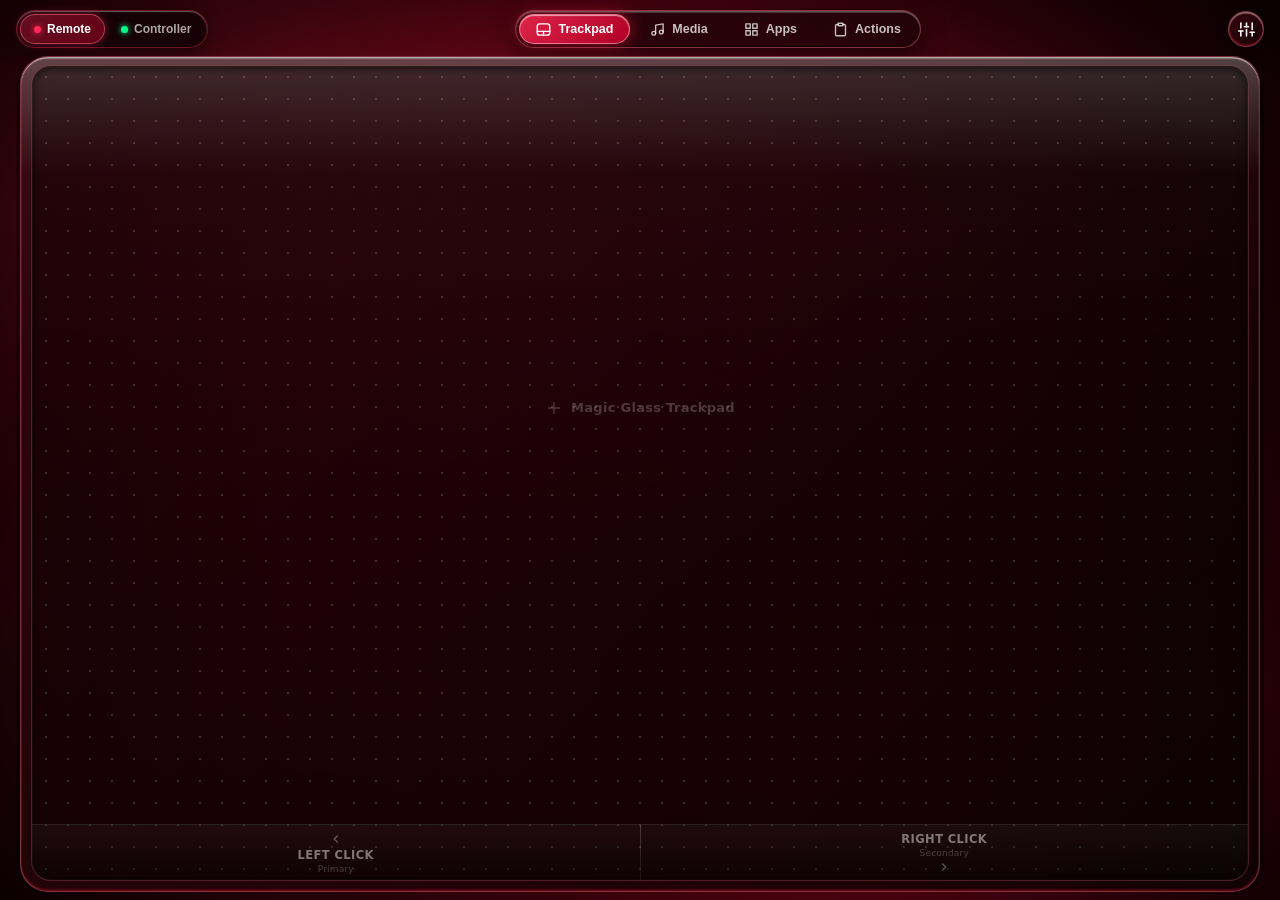
==== commit 96534e97: "feat(controller): add Cyberpunk Gaming Controller with Gyro Steering and Xbox 360 emulation" ====
--- a/shared-web/index.html
+++ b/shared-web/index.html
@@ -28,43 +28,78 @@
   <div class="app-landscape-root">
     
     <!-- Top Liquid Glass Navigation Header -->
-    <header class="top-glass-header">
-      <div class="header-spacer"></div>
-
-      <!-- Center: Liquid Glass Segmented Page Switcher (4 Pages) -->
+    <header class="top-glass-header" id="topGlassHeader">
+      <!-- Master Mode Toggle Pill (Remote vs Controller) -->
+      <div class="master-mode-pill" id="masterModePill">
+        <button class="mode-pill-tab active" id="pillModeRemote" onclick="setMasterMode('remote')" title="Remote Control Mode">
+          <span class="mode-dot dot-red"></span>
+          <span>Remote</span>
+        </button>
+        <button class="mode-pill-tab" id="pillModeGame" onclick="setMasterMode('game')" title="Gaming Controller Mode">
+          <span class="mode-dot dot-green"></span>
+          <span>Controller</span>
+        </button>
+      </div>
+
+      <!-- Center: Liquid Glass Segmented Page Switcher -->
       <nav class="nav-segmented-glass" id="navTabs">
-        <button class="nav-glass-tab active" data-page="0" onclick="switchPage(0)">
-          <svg viewBox="0 0 24 24" fill="none" stroke="currentColor" stroke-width="2.2" stroke-linecap="round" stroke-linejoin="round">
-            <rect x="2" y="3" width="20" height="18" rx="4"></rect>
-            <line x1="2" y1="15" x2="22" y2="15"></line>
-            <line x1="12" y1="15" x2="12" y2="21"></line>
-          </svg>
-          <span>Trackpad</span>
-        </button>
-        <button class="nav-glass-tab" data-page="1" onclick="switchPage(1)">
-          <svg viewBox="0 0 24 24" fill="none" stroke="currentColor" stroke-width="2.2" stroke-linecap="round" stroke-linejoin="round">
-            <path d="M9 18V5l12-2v13"></path>
-            <circle cx="6" cy="18" r="3"></circle>
-            <circle cx="18" cy="16" r="3"></circle>
-          </svg>
-          <span>Media</span>
-        </button>
-        <button class="nav-glass-tab" data-page="2" onclick="switchPage(2)">
-          <svg viewBox="0 0 24 24" fill="none" stroke="currentColor" stroke-width="2.2" stroke-linecap="round" stroke-linejoin="round">
-            <rect x="3" y="3" width="7" height="7"></rect>
-            <rect x="14" y="3" width="7" height="7"></rect>
-            <rect x="14" y="14" width="7" height="7"></rect>
-            <rect x="3" y="14" width="7" height="7"></rect>
-          </svg>
-          <span>Apps (8)</span>
-        </button>
-        <button class="nav-glass-tab" data-page="3" onclick="switchPage(3)">
-          <svg viewBox="0 0 24 24" fill="none" stroke="currentColor" stroke-width="2.2" stroke-linecap="round" stroke-linejoin="round">
-            <path d="M16 4h2a2 2 0 0 1 2 2v14a2 2 0 0 1-2 2H6a2 2 0 0 1-2-2V6a2 2 0 0 1 2-2h2"></path>
-            <rect x="8" y="2" width="8" height="4" rx="1" ry="1"></rect>
-          </svg>
-          <span>Actions</span>
-        </button>
+        <!-- Remote Mode Pages (Trackpad, Media, Apps, Actions) -->
+        <div class="header-tabs-group" id="remoteTabsGroup">
+          <button class="nav-glass-tab active" data-page="0" onclick="switchPage(0)">
+            <svg viewBox="0 0 24 24" fill="none" stroke="currentColor" stroke-width="2.2" stroke-linecap="round" stroke-linejoin="round">
+              <rect x="2" y="3" width="20" height="18" rx="4"></rect>
+              <line x1="2" y1="15" x2="22" y2="15"></line>
+              <line x1="12" y1="15" x2="12" y2="21"></line>
+            </svg>
+            <span>Trackpad</span>
+          </button>
+          <button class="nav-glass-tab" data-page="1" onclick="switchPage(1)">
+            <svg viewBox="0 0 24 24" fill="none" stroke="currentColor" stroke-width="2.2" stroke-linecap="round" stroke-linejoin="round">
+              <path d="M9 18V5l12-2v13"></path>
+              <circle cx="6" cy="18" r="3"></circle>
+              <circle cx="18" cy="16" r="3"></circle>
+            </svg>
+            <span>Media</span>
+          </button>
+          <button class="nav-glass-tab" data-page="2" onclick="switchPage(2)">
+            <svg viewBox="0 0 24 24" fill="none" stroke="currentColor" stroke-width="2.2" stroke-linecap="round" stroke-linejoin="round">
+              <rect x="3" y="3" width="7" height="7"></rect>
+              <rect x="14" y="3" width="7" height="7"></rect>
+              <rect x="14" y="14" width="7" height="7"></rect>
+              <rect x="3" y="14" width="7" height="7"></rect>
+            </svg>
+            <span>Apps</span>
+          </button>
+          <button class="nav-glass-tab" data-page="3" onclick="switchPage(3)">
+            <svg viewBox="0 0 24 24" fill="none" stroke="currentColor" stroke-width="2.2" stroke-linecap="round" stroke-linejoin="round">
+              <path d="M16 4h2a2 2 0 0 1 2 2v14a2 2 0 0 1-2 2H6a2 2 0 0 1-2-2V6a2 2 0 0 1 2-2h2"></path>
+              <rect x="8" y="2" width="8" height="4" rx="1" ry="1"></rect>
+            </svg>
+            <span>Actions</span>
+          </button>
+        </div>
+
+        <!-- Controller Sub-Mode Tabs (Gamepad ↔ Gyro Steering) -->
+        <div class="header-tabs-group hidden" id="gameTabsGroup">
+          <button class="nav-glass-tab active controller-sub-tab" id="subTabGamepad" onclick="setControllerSubMode('gamepad')">
+            <svg viewBox="0 0 24 24" fill="none" stroke="currentColor" stroke-width="2.2">
+              <rect x="2" y="6" width="20" height="12" rx="4"></rect>
+              <line x1="6" y1="12" x2="10" y2="12"></line>
+              <line x1="8" y1="10" x2="8" y2="14"></line>
+              <circle cx="15" cy="12" r="1"></circle>
+              <circle cx="18" cy="10" r="1"></circle>
+            </svg>
+            <span>Gamepad</span>
+          </button>
+          <button class="nav-glass-tab controller-sub-tab" id="subTabGyro" onclick="setControllerSubMode('gyro')">
+            <svg viewBox="0 0 24 24" fill="none" stroke="currentColor" stroke-width="2.2">
+              <circle cx="12" cy="12" r="9"></circle>
+              <path d="M12 3v18"></path>
+              <path d="M3 12h18"></path>
+            </svg>
+            <span>🏎️ Gyro Steering</span>
+          </button>
+        </div>
       </nav>
 
       <!-- Right: Settings / Discovered PCs Button -->
@@ -472,6 +507,137 @@
       </div>
     </div>
 
+    <!-- =========================================================================
+         GAME CONTROLLER VIEWPORT (Cyberpunk Emerald Green Liquid Glass)
+         ========================================================================= -->
+    <div class="game-controller-viewport hidden" id="gameControllerViewport">
+      <div class="cyber-controller-card" id="cyberControllerCard">
+        <div class="controller-glass-specular"></div>
+
+        <!-- Top Shoulder & Trigger Bar (LT / LB and RB / RT + Meta Buttons) -->
+        <div class="controller-trigger-bar">
+          <div class="trigger-cluster left-triggers">
+            <button class="cyber-trigger-btn btn-l2" id="btnTriggerL2" data-gamepad="LT">
+              <span class="trigger-label">LT</span>
+              <span class="trigger-sub">Brake</span>
+            </button>
+            <button class="cyber-bumper-btn btn-l1" id="btnTriggerL1" data-gamepad="LB">
+              <span class="trigger-label">LB</span>
+            </button>
+          </div>
+
+          <!-- Center Meta Buttons (Select / Center Gyro / Start) -->
+          <div class="controller-center-meta">
+            <button class="cyber-meta-btn" id="btnGameSelect" data-gamepad="SELECT" title="Select / Back">
+              <svg viewBox="0 0 24 24" fill="none" stroke="currentColor" stroke-width="2.2"><line x1="4" y1="12" x2="20" y2="12"></line><line x1="4" y1="6" x2="20" y2="6"></line></svg>
+              <span>SELECT</span>
+            </button>
+            <button class="cyber-calibrate-btn" id="btnGyroCalibrate" onclick="recalibrateGyro()" title="Re-Center Steering Angle">
+              <svg viewBox="0 0 24 24" fill="none" stroke="currentColor" stroke-width="2.2"><path d="M21.5 2v6h-6M21.34 15.57a10 10 0 1 1-.57-8.38l5.67-5.67"/></svg>
+              <span>CENTER GYRO</span>
+            </button>
+            <button class="cyber-meta-btn" id="btnGameStart" data-gamepad="START" title="Start / Menu">
+              <span>START</span>
+              <svg viewBox="0 0 24 24" fill="currentColor"><polygon points="5 3 19 12 5 21 5 3"></polygon></svg>
+            </button>
+          </div>
+
+          <div class="trigger-cluster right-triggers">
+            <button class="cyber-bumper-btn btn-r1" id="btnTriggerR1" data-gamepad="RB">
+              <span class="trigger-label">RB</span>
+            </button>
+            <button class="cyber-trigger-btn btn-r2" id="btnTriggerR2" data-gamepad="RT">
+              <span class="trigger-label">RT</span>
+              <span class="trigger-sub">Gas</span>
+            </button>
+          </div>
+        </div>
+
+        <!-- Cockpit Controls Zone (Left Cluster / Center Gyro HUD / Right Cluster) -->
+        <div class="controller-cockpit-zone">
+          
+          <!-- LEFT CLUSTER: Precision Analog Thumbstick & D-Pad -->
+          <div class="cockpit-left-cluster">
+            <!-- Analog Thumbstick -->
+            <div class="cyber-thumbstick-zone" id="thumbstickZone">
+              <div class="thumbstick-base" id="thumbstickBase">
+                <div class="thumbstick-crosshair"></div>
+                <div class="thumbstick-knob" id="thumbstickKnob">
+                  <div class="knob-core"></div>
+                </div>
+              </div>
+            </div>
+
+            <!-- Tactile D-Pad -->
+            <div class="cyber-dpad" id="cyberDpad">
+              <button class="dpad-btn dpad-up" id="dpadUp" data-gamepad="DPAD_UP">▲</button>
+              <button class="dpad-btn dpad-left" id="dpadLeft" data-gamepad="DPAD_LEFT">◀</button>
+              <div class="dpad-center"></div>
+              <button class="dpad-btn dpad-right" id="dpadRight" data-gamepad="DPAD_RIGHT">▶</button>
+              <button class="dpad-btn dpad-down" id="dpadDown" data-gamepad="DPAD_DOWN">▼</button>
+            </div>
+          </div>
+
+          <!-- CENTER CLUSTER: Dynamic Gyro Steering Arch & Horizon Gauge -->
+          <div class="cockpit-center-cluster" id="cockpitCenterCluster">
+            <div class="gyro-hud-card" id="gyroHudCard">
+              <div class="gyro-arch-container">
+                <svg class="gyro-arch-svg" viewBox="0 0 240 130">
+                  <!-- Outer Track Arc -->
+                  <path class="arc-track" d="M 25 115 A 95 95 0 0 1 215 115" fill="none" stroke="rgba(0,255,136,0.18)" stroke-width="12" stroke-linecap="round"></path>
+                  <!-- Active Steering Glow Fill -->
+                  <path class="arc-fill" id="gyroArcFill" d="M 120 20 A 95 95 0 0 1 120 20" fill="none" stroke="#00ff88" stroke-width="12" stroke-linecap="round"></path>
+                  <!-- Center Reference Marker -->
+                  <line x1="120" y1="10" x2="120" y2="28" stroke="#ffffff" stroke-width="3"></line>
+                  <!-- Angle Graduation Ticks -->
+                  <line x1="60" y1="52" x2="68" y2="60" stroke="rgba(255,255,255,0.4)" stroke-width="2"></line>
+                  <line x1="180" y1="52" x2="172" y2="60" stroke="rgba(255,255,255,0.4)" stroke-width="2"></line>
+                  <!-- Dynamic Steering Needle -->
+                  <line class="arc-needle" id="gyroNeedle" x1="120" y1="115" x2="120" y2="30" stroke="#00ff88" stroke-width="3.5" stroke-linecap="round"></line>
+                  <circle cx="120" cy="115" r="10" fill="#03150b" stroke="#00ff88" stroke-width="2.5"></circle>
+                </svg>
+              </div>
+
+              <!-- Degree & Direction Live Display -->
+              <div class="gyro-readout-wrap">
+                <div class="gyro-degree-box">
+                  <span class="gyro-deg-num" id="gyroDegreeNum">0°</span>
+                  <span class="gyro-deg-status" id="gyroDirectionTag">CENTER</span>
+                </div>
+                <div class="gyro-mode-indicator" id="gyroActivePill">
+                  <span class="gyro-live-dot"></span>
+                  <span id="gyroModeText">GYRO STEERING ACTIVE</span>
+                </div>
+              </div>
+            </div>
+          </div>
+
+          <!-- RIGHT CLUSTER: Glowing ABXY Diamond Buttons -->
+          <div class="cockpit-right-cluster">
+            <div class="cyber-abxy-diamond">
+              <button class="abxy-btn btn-y" id="btnY" data-gamepad="Y">
+                <span>Y</span>
+              </button>
+              <div class="abxy-mid-row">
+                <button class="abxy-btn btn-x" id="btnX" data-gamepad="X">
+                  <span>X</span>
+                </button>
+                <div class="abxy-diamond-axis"></div>
+                <button class="abxy-btn btn-b" id="btnB" data-gamepad="B">
+                  <span>B</span>
+                </button>
+              </div>
+              <button class="abxy-btn btn-a" id="btnA" data-gamepad="A">
+                <span>A</span>
+              </button>
+            </div>
+          </div>
+
+        </div>
+
+      </div>
+    </div>
+
   </div>
 
   <!-- ================= DESKTOP SELECTOR OVERLAY ================= -->
--- a/shared-web/styles.css
+++ b/shared-web/styles.css
@@ -179,11 +179,95 @@
   flex-shrink: 0;
 }
 
-.header-spacer {
-  width: 36px;
-  height: 36px;
-  visibility: hidden;
+/* Master Mode Switcher Pill (Remote vs Game Controller) */
+.master-mode-pill {
+  height: 38px;
+  padding: 3px;
+  border-radius: 19px;
+  background: rgba(18, 2, 6, 0.85);
+  border: 1.5px solid rgba(255, 60, 90, 0.35);
+  box-shadow:
+    inset 0 1px 1px rgba(255, 255, 255, 0.35),
+    0 4px 16px rgba(0, 0, 0, 0.5);
+  display: flex;
+  align-items: center;
+  gap: 3px;
   flex-shrink: 0;
+  transition: all 0.25s ease;
+}
+
+.master-mode-pill.theme-green {
+  background: rgba(3, 20, 10, 0.88);
+  border-color: rgba(0, 255, 136, 0.45);
+  box-shadow:
+    inset 0 1px 1px rgba(255, 255, 255, 0.4),
+    0 0 14px rgba(0, 255, 136, 0.3);
+}
+
+.mode-pill-tab {
+  height: 30px;
+  padding: 0 13px;
+  border-radius: 15px;
+  background: transparent;
+  border: none;
+  color: rgba(255, 255, 255, 0.65);
+  display: flex;
+  align-items: center;
+  gap: 6px;
+  font-size: 12px;
+  font-weight: 700;
+  cursor: pointer;
+  outline: none;
+  transition: all 0.18s ease;
+}
+
+.mode-pill-tab.active {
+  background: linear-gradient(135deg, rgba(255, 42, 85, 0.35) 0%, rgba(180, 0, 40, 0.5) 100%);
+  color: #ffffff;
+  border: 1px solid rgba(255, 120, 140, 0.5);
+  box-shadow: 0 0 10px rgba(255, 42, 85, 0.4);
+}
+
+.master-mode-pill.theme-green .mode-pill-tab.active {
+  background: linear-gradient(135deg, rgba(0, 255, 136, 0.35) 0%, rgba(0, 180, 90, 0.5) 100%);
+  color: #ffffff;
+  border: 1px solid rgba(0, 255, 136, 0.6);
+  box-shadow: 0 0 12px rgba(0, 255, 136, 0.5);
+}
+
+.mode-dot {
+  width: 7px;
+  height: 7px;
+  border-radius: 50%;
+}
+.dot-red { background: #ff2a55; box-shadow: 0 0 6px #ff2a55; }
+.dot-green { background: #00ff88; box-shadow: 0 0 6px #00ff88; }
+
+.header-tabs-group {
+  display: flex;
+  align-items: center;
+  gap: 4px;
+}
+
+.header-tabs-group.hidden {
+  display: none !important;
+}
+
+/* Controller Sub-Tabs (Green Liquid Glass) */
+.nav-segmented-glass.theme-green {
+  background: rgba(3, 22, 12, 0.82);
+  border-color: rgba(0, 255, 136, 0.4);
+  box-shadow:
+    inset 0 1px 1px rgba(255, 255, 255, 0.35),
+    0 0 14px rgba(0, 255, 136, 0.25);
+}
+
+.controller-sub-tab.active {
+  background: linear-gradient(135deg, #00ff88 0%, #00a859 100%) !important;
+  color: #03150b !important;
+  font-weight: 800 !important;
+  border: 1px solid rgba(255, 255, 255, 0.7) !important;
+  box-shadow: 0 0 14px rgba(0, 255, 136, 0.6) !important;
 }
 
 .status-glass-pill {
@@ -1226,3 +1310,610 @@
   cursor: pointer;
   outline: none;
 }
+
+/* =========================================================================
+   GAME CONTROLLER VIEWPORT (CYBERPUNK EMERALD GREEN LIQUID GLASS)
+   ========================================================================= */
+.game-controller-viewport {
+  flex: 1;
+  width: 100%;
+  height: calc(100vh - 58px);
+  display: flex;
+  flex-direction: column;
+  position: relative;
+  overflow: hidden;
+  box-sizing: border-box;
+  animation: fadeInController 0.25s ease-out;
+}
+
+.game-controller-viewport.hidden {
+  display: none !important;
+  pointer-events: none !important;
+}
+
+@keyframes fadeInController {
+  from { opacity: 0; transform: scale(0.985); }
+  to { opacity: 1; transform: scale(1); }
+}
+
+.cyber-controller-card {
+  flex: 1;
+  display: flex;
+  flex-direction: column;
+  position: relative;
+  border-radius: 24px;
+  background: linear-gradient(145deg, rgba(3, 24, 14, 0.88) 0%, rgba(1, 14, 8, 0.94) 100%);
+  border: 1.5px solid rgba(0, 255, 136, 0.35);
+  box-shadow:
+    inset 0 1.5px 1.5px rgba(255, 255, 255, 0.35),
+    inset 0 -2px 4px rgba(0, 255, 136, 0.15),
+    0 16px 40px rgba(0, 0, 0, 0.85),
+    0 0 35px rgba(0, 255, 136, 0.18);
+  overflow: hidden;
+  user-select: none;
+  -webkit-user-select: none;
+  touch-action: none;
+}
+
+.controller-glass-specular {
+  position: absolute;
+  top: 0;
+  left: 0;
+  right: 0;
+  height: 40%;
+  background: linear-gradient(180deg, rgba(255, 255, 255, 0.22) 0%, rgba(255, 255, 255, 0.04) 45%, transparent 100%);
+  border-radius: 24px 24px 0 0;
+  pointer-events: none;
+  z-index: 1;
+}
+
+/* --- Top Shoulder & Trigger Bar --- */
+.controller-trigger-bar {
+  display: flex;
+  align-items: center;
+  justify-content: space-between;
+  padding: 8px 16px;
+  gap: 12px;
+  z-index: 2;
+  flex-shrink: 0;
+  border-bottom: 1px solid rgba(0, 255, 136, 0.12);
+  background: rgba(0, 0, 0, 0.2);
+}
+
+.trigger-cluster {
+  display: flex;
+  align-items: center;
+  gap: 8px;
+}
+
+.cyber-trigger-btn {
+  height: 38px;
+  min-width: 70px;
+  padding: 0 14px;
+  border-radius: 12px;
+  background: linear-gradient(135deg, rgba(0, 255, 136, 0.14) 0%, rgba(0, 160, 80, 0.28) 100%);
+  border: 1.5px solid rgba(0, 255, 136, 0.5);
+  box-shadow: inset 0 1px 1px rgba(255, 255, 255, 0.3), 0 0 12px rgba(0, 255, 136, 0.2);
+  display: flex;
+  flex-direction: column;
+  align-items: center;
+  justify-content: center;
+  cursor: pointer;
+  outline: none;
+  transition: transform 0.08s ease, box-shadow 0.08s ease, background 0.08s ease;
+  user-select: none;
+  -webkit-user-select: none;
+  touch-action: none;
+}
+
+.cyber-trigger-btn .trigger-label {
+  font-size: 13px;
+  font-weight: 800;
+  color: #00ff88;
+  line-height: 1.1;
+}
+
+.cyber-trigger-btn .trigger-sub {
+  font-size: 10px;
+  font-weight: 700;
+  color: rgba(255, 255, 255, 0.7);
+  text-transform: uppercase;
+  letter-spacing: 0.5px;
+}
+
+.cyber-trigger-btn:active, .cyber-trigger-btn.active {
+  background: linear-gradient(135deg, rgba(0, 255, 136, 0.45) 0%, rgba(0, 200, 100, 0.7) 100%);
+  border-color: #00ff88;
+  box-shadow: 0 0 20px rgba(0, 255, 136, 0.65), inset 0 2px 4px rgba(0, 0, 0, 0.4);
+  transform: scale(0.94);
+}
+
+.cyber-trigger-btn:active .trigger-label, .cyber-trigger-btn.active .trigger-label {
+  color: #ffffff;
+}
+
+.cyber-bumper-btn {
+  height: 38px;
+  min-width: 52px;
+  padding: 0 12px;
+  border-radius: 12px;
+  background: rgba(255, 255, 255, 0.06);
+  border: 1.5px solid rgba(0, 255, 136, 0.35);
+  box-shadow: inset 0 1px 1px rgba(255, 255, 255, 0.25);
+  display: flex;
+  align-items: center;
+  justify-content: center;
+  cursor: pointer;
+  outline: none;
+  transition: transform 0.08s ease, box-shadow 0.08s ease, background 0.08s ease;
+  user-select: none;
+  -webkit-user-select: none;
+  touch-action: none;
+}
+
+.cyber-bumper-btn .trigger-label {
+  font-size: 13px;
+  font-weight: 800;
+  color: #ffffff;
+}
+
+.cyber-bumper-btn:active, .cyber-bumper-btn.active {
+  background: rgba(0, 255, 136, 0.3);
+  border-color: #00ff88;
+  box-shadow: 0 0 16px rgba(0, 255, 136, 0.5);
+  transform: scale(0.94);
+}
+
+.controller-center-meta {
+  display: flex;
+  align-items: center;
+  gap: 8px;
+}
+
+.cyber-meta-btn {
+  height: 32px;
+  padding: 0 12px;
+  border-radius: 16px;
+  background: rgba(255, 255, 255, 0.06);
+  border: 1px solid rgba(0, 255, 136, 0.3);
+  color: rgba(255, 255, 255, 0.85);
+  font-size: 11px;
+  font-weight: 700;
+  letter-spacing: 0.5px;
+  display: flex;
+  align-items: center;
+  gap: 5px;
+  cursor: pointer;
+  outline: none;
+  transition: transform 0.08s ease;
+  user-select: none;
+  -webkit-user-select: none;
+  touch-action: none;
+}
+
+.cyber-meta-btn svg { width: 12px; height: 12px; }
+
+.cyber-meta-btn:active, .cyber-meta-btn.active {
+  background: rgba(0, 255, 136, 0.35);
+  color: #ffffff;
+  border-color: #00ff88;
+  box-shadow: 0 0 12px rgba(0, 255, 136, 0.5);
+  transform: scale(0.93);
+}
+
+.cyber-calibrate-btn {
+  height: 34px;
+  padding: 0 14px;
+  border-radius: 17px;
+  background: linear-gradient(135deg, rgba(0, 255, 136, 0.22) 0%, rgba(0, 160, 80, 0.4) 100%);
+  border: 1.5px solid #00ff88;
+  box-shadow: 0 0 14px rgba(0, 255, 136, 0.4), inset 0 1px 1px rgba(255, 255, 255, 0.4);
+  color: #ffffff;
+  font-size: 11px;
+  font-weight: 800;
+  letter-spacing: 0.6px;
+  display: flex;
+  align-items: center;
+  gap: 6px;
+  cursor: pointer;
+  outline: none;
+  transition: transform 0.08s ease, box-shadow 0.08s ease;
+  user-select: none;
+  -webkit-user-select: none;
+  touch-action: none;
+}
+
+.cyber-calibrate-btn svg { width: 14px; height: 14px; }
+
+.cyber-calibrate-btn:active {
+  transform: scale(0.92);
+  box-shadow: 0 0 24px rgba(0, 255, 136, 0.8), inset 0 2px 4px rgba(0, 0, 0, 0.5);
+}
+
+/* --- Cockpit Zone --- */
+.controller-cockpit-zone {
+  flex: 1;
+  display: flex;
+  align-items: center;
+  justify-content: space-between;
+  padding: 6px 20px 10px 20px;
+  gap: 16px;
+  position: relative;
+  z-index: 2;
+}
+
+/* Left Cluster: Thumbstick + D-Pad */
+.cockpit-left-cluster {
+  display: flex;
+  align-items: center;
+  gap: 20px;
+  flex-shrink: 0;
+}
+
+/* Analog Thumbstick */
+.cyber-thumbstick-zone {
+  width: 126px;
+  height: 126px;
+  position: relative;
+  display: flex;
+  align-items: center;
+  justify-content: center;
+  touch-action: none;
+  user-select: none;
+  -webkit-user-select: none;
+}
+
+.thumbstick-base {
+  width: 120px;
+  height: 120px;
+  border-radius: 50%;
+  background: radial-gradient(circle at 50% 50%, rgba(2, 22, 12, 0.92) 0%, rgba(0, 10, 5, 0.98) 100%);
+  border: 2px solid rgba(0, 255, 136, 0.35);
+  box-shadow:
+    inset 0 0 20px rgba(0, 0, 0, 0.85),
+    0 0 15px rgba(0, 255, 136, 0.15),
+    inset 0 1px 1px rgba(255, 255, 255, 0.2);
+  position: relative;
+  display: flex;
+  align-items: center;
+  justify-content: center;
+}
+
+.thumbstick-crosshair {
+  position: absolute;
+  inset: 16px;
+  border-radius: 50%;
+  border: 1px dashed rgba(0, 255, 136, 0.25);
+  pointer-events: none;
+}
+
+.thumbstick-crosshair::before {
+  content: "";
+  position: absolute;
+  top: 50%;
+  left: 8px;
+  right: 8px;
+  height: 1px;
+  background: rgba(0, 255, 136, 0.2);
+}
+
+.thumbstick-crosshair::after {
+  content: "";
+  position: absolute;
+  left: 50%;
+  top: 8px;
+  bottom: 8px;
+  width: 1px;
+  background: rgba(0, 255, 136, 0.2);
+}
+
+.thumbstick-knob {
+  width: 58px;
+  height: 58px;
+  border-radius: 50%;
+  background: radial-gradient(circle at 35% 35%, rgba(0, 255, 136, 0.4) 0%, rgba(3, 30, 16, 0.95) 60%, rgba(1, 14, 7, 1) 100%);
+  border: 2.2px solid #00ff88;
+  box-shadow:
+    0 6px 18px rgba(0, 0, 0, 0.7),
+    0 0 16px rgba(0, 255, 136, 0.5),
+    inset 0 2px 2px rgba(255, 255, 255, 0.6);
+  position: absolute;
+  display: flex;
+  align-items: center;
+  justify-content: center;
+  cursor: grab;
+  touch-action: none;
+  transform: translate3d(0, 0, 0);
+  transition: transform 0.08s ease-out;
+}
+
+.thumbstick-knob.dragging {
+  transition: none !important;
+  box-shadow:
+    0 8px 24px rgba(0, 0, 0, 0.8),
+    0 0 24px rgba(0, 255, 136, 0.8),
+    inset 0 2px 2px rgba(255, 255, 255, 0.8);
+}
+
+.knob-core {
+  width: 22px;
+  height: 22px;
+  border-radius: 50%;
+  background: rgba(0, 255, 136, 0.25);
+  border: 1.5px solid rgba(0, 255, 136, 0.7);
+  box-shadow: 0 0 8px rgba(0, 255, 136, 0.6);
+}
+
+/* Tactile D-Pad */
+.cyber-dpad {
+  width: 108px;
+  height: 108px;
+  position: relative;
+  touch-action: none;
+  user-select: none;
+  -webkit-user-select: none;
+}
+
+.dpad-btn {
+  position: absolute;
+  width: 36px;
+  height: 36px;
+  background: linear-gradient(135deg, rgba(2, 22, 12, 0.9) 0%, rgba(1, 12, 6, 0.95) 100%);
+  border: 1.5px solid rgba(0, 255, 136, 0.4);
+  box-shadow: inset 0 1px 1px rgba(255, 255, 255, 0.2), 0 3px 8px rgba(0, 0, 0, 0.6);
+  color: #00ff88;
+  font-size: 15px;
+  display: flex;
+  align-items: center;
+  justify-content: center;
+  cursor: pointer;
+  outline: none;
+  border-radius: 8px;
+  transition: transform 0.06s ease, background 0.06s ease;
+  user-select: none;
+  -webkit-user-select: none;
+  touch-action: none;
+}
+
+.dpad-up { top: 0; left: 36px; border-radius: 10px 10px 4px 4px; }
+.dpad-down { bottom: 0; left: 36px; border-radius: 4px 4px 10px 10px; }
+.dpad-left { top: 36px; left: 0; border-radius: 10px 4px 4px 10px; }
+.dpad-right { top: 36px; right: 0; border-radius: 4px 10px 10px 4px; }
+
+.dpad-center {
+  position: absolute;
+  top: 36px;
+  left: 36px;
+  width: 36px;
+  height: 36px;
+  background: rgba(1, 16, 8, 0.95);
+  border: none;
+  pointer-events: none;
+}
+
+.dpad-btn:active, .dpad-btn.pressed {
+  background: linear-gradient(135deg, rgba(0, 255, 136, 0.45) 0%, rgba(0, 180, 90, 0.65) 100%);
+  border-color: #00ff88;
+  color: #ffffff;
+  box-shadow: 0 0 16px rgba(0, 255, 136, 0.7);
+  transform: scale(0.92);
+}
+
+/* Center Cluster: Gyro Steering HUD */
+.cockpit-center-cluster {
+  flex: 1;
+  max-width: 280px;
+  display: flex;
+  flex-direction: column;
+  align-items: center;
+  justify-content: center;
+  position: relative;
+}
+
+.gyro-hud-card {
+  width: 100%;
+  display: flex;
+  flex-direction: column;
+  align-items: center;
+  justify-content: center;
+  background: radial-gradient(circle at 50% 60%, rgba(0, 255, 136, 0.06) 0%, transparent 70%);
+  border-radius: 20px;
+  padding: 6px 10px;
+}
+
+.gyro-arch-container {
+  width: 220px;
+  height: 110px;
+  display: flex;
+  align-items: center;
+  justify-content: center;
+  position: relative;
+}
+
+.gyro-arch-svg {
+  width: 100%;
+  height: 100%;
+  filter: drop-shadow(0 0 8px rgba(0, 255, 136, 0.35));
+  overflow: visible;
+}
+
+.arc-needle {
+  transform-origin: 120px 115px;
+  transition: transform 0.04s cubic-bezier(0.1, 0.7, 0.1, 1);
+}
+
+.gyro-readout-wrap {
+  display: flex;
+  flex-direction: column;
+  align-items: center;
+  gap: 3px;
+  margin-top: -6px;
+}
+
+.gyro-degree-box {
+  display: flex;
+  align-items: baseline;
+  gap: 8px;
+}
+
+.gyro-deg-num {
+  font-size: 24px;
+  font-weight: 900;
+  color: #00ff88;
+  text-shadow: 0 0 14px rgba(0, 255, 136, 0.7);
+  letter-spacing: -0.5px;
+  min-width: 60px;
+  text-align: right;
+}
+
+.gyro-deg-status {
+  font-size: 11px;
+  font-weight: 800;
+  color: rgba(255, 255, 255, 0.85);
+  letter-spacing: 0.6px;
+  text-transform: uppercase;
+}
+
+.gyro-mode-indicator {
+  display: flex;
+  align-items: center;
+  gap: 6px;
+  font-size: 10px;
+  font-weight: 700;
+  color: rgba(0, 255, 136, 0.85);
+  letter-spacing: 0.8px;
+  background: rgba(0, 255, 136, 0.1);
+  border: 1px solid rgba(0, 255, 136, 0.25);
+  padding: 2px 8px;
+  border-radius: 10px;
+}
+
+.gyro-live-dot {
+  width: 6px;
+  height: 6px;
+  border-radius: 50%;
+  background: #00ff88;
+  box-shadow: 0 0 6px #00ff88;
+  animation: gyroDotBlink 1.4s ease-in-out infinite;
+}
+
+@keyframes gyroDotBlink {
+  0%, 100% { transform: scale(1); opacity: 1; }
+  50% { transform: scale(1.4); opacity: 0.4; }
+}
+
+/* Right Cluster: ABXY Diamond */
+.cockpit-right-cluster {
+  display: flex;
+  align-items: center;
+  justify-content: center;
+  flex-shrink: 0;
+}
+
+.cyber-abxy-diamond {
+  width: 140px;
+  height: 140px;
+  position: relative;
+  display: flex;
+  align-items: center;
+  justify-content: center;
+  user-select: none;
+  -webkit-user-select: none;
+  touch-action: none;
+}
+
+.abxy-mid-row {
+  position: absolute;
+  width: 100%;
+  display: flex;
+  align-items: center;
+  justify-content: space-between;
+}
+
+.abxy-diamond-axis {
+  width: 38px;
+  height: 1px;
+  background: rgba(255, 255, 255, 0.08);
+}
+
+.abxy-btn {
+  width: 46px;
+  height: 46px;
+  border-radius: 50%;
+  background: radial-gradient(circle at 35% 35%, rgba(255, 255, 255, 0.25) 0%, rgba(20, 20, 25, 0.95) 60%, rgba(5, 5, 8, 1) 100%);
+  box-shadow:
+    0 6px 14px rgba(0, 0, 0, 0.7),
+    inset 0 1.5px 1.5px rgba(255, 255, 255, 0.5);
+  display: flex;
+  align-items: center;
+  justify-content: center;
+  font-size: 19px;
+  font-weight: 900;
+  cursor: pointer;
+  outline: none;
+  transition: transform 0.06s ease, box-shadow 0.06s ease;
+  user-select: none;
+  -webkit-user-select: none;
+  touch-action: none;
+  position: relative;
+  z-index: 2;
+}
+
+.btn-y {
+  position: absolute;
+  top: 0;
+  left: calc(50% - 23px);
+  border: 2px solid #ffd000;
+  color: #ffd000;
+  box-shadow: 0 0 14px rgba(255, 208, 0, 0.45), inset 0 1.5px 1.5px rgba(255, 255, 255, 0.4);
+}
+
+.btn-a {
+  position: absolute;
+  bottom: 0;
+  left: calc(50% - 23px);
+  border: 2px solid #00ff88;
+  color: #00ff88;
+  box-shadow: 0 0 14px rgba(0, 255, 136, 0.45), inset 0 1.5px 1.5px rgba(255, 255, 255, 0.4);
+}
+
+.btn-x {
+  border: 2px solid #00d4ff;
+  color: #00d4ff;
+  box-shadow: 0 0 14px rgba(0, 212, 255, 0.45), inset 0 1.5px 1.5px rgba(255, 255, 255, 0.4);
+}
+
+.btn-b {
+  border: 2px solid #ff3b5c;
+  color: #ff3b5c;
+  box-shadow: 0 0 14px rgba(255, 59, 92, 0.45), inset 0 1.5px 1.5px rgba(255, 255, 255, 0.4);
+}
+
+.btn-y:active, .btn-y.pressed {
+  background: #ffd000 !important;
+  color: #000000 !important;
+  box-shadow: 0 0 24px rgba(255, 208, 0, 0.9) !important;
+  transform: scale(0.88);
+}
+
+.btn-a:active, .btn-a.pressed {
+  background: #00ff88 !important;
+  color: #000000 !important;
+  box-shadow: 0 0 24px rgba(0, 255, 136, 0.9) !important;
+  transform: scale(0.88);
+}
+
+.btn-x:active, .btn-x.pressed {
+  background: #00d4ff !important;
+  color: #000000 !important;
+  box-shadow: 0 0 24px rgba(0, 212, 255, 0.9) !important;
+  transform: scale(0.88);
+}
+
+.btn-b:active, .btn-b.pressed {
+  background: #ff3b5c !important;
+  color: #ffffff !important;
+  box-shadow: 0 0 24px rgba(255, 59, 92, 0.9) !important;
+  transform: scale(0.88);
+}
+
